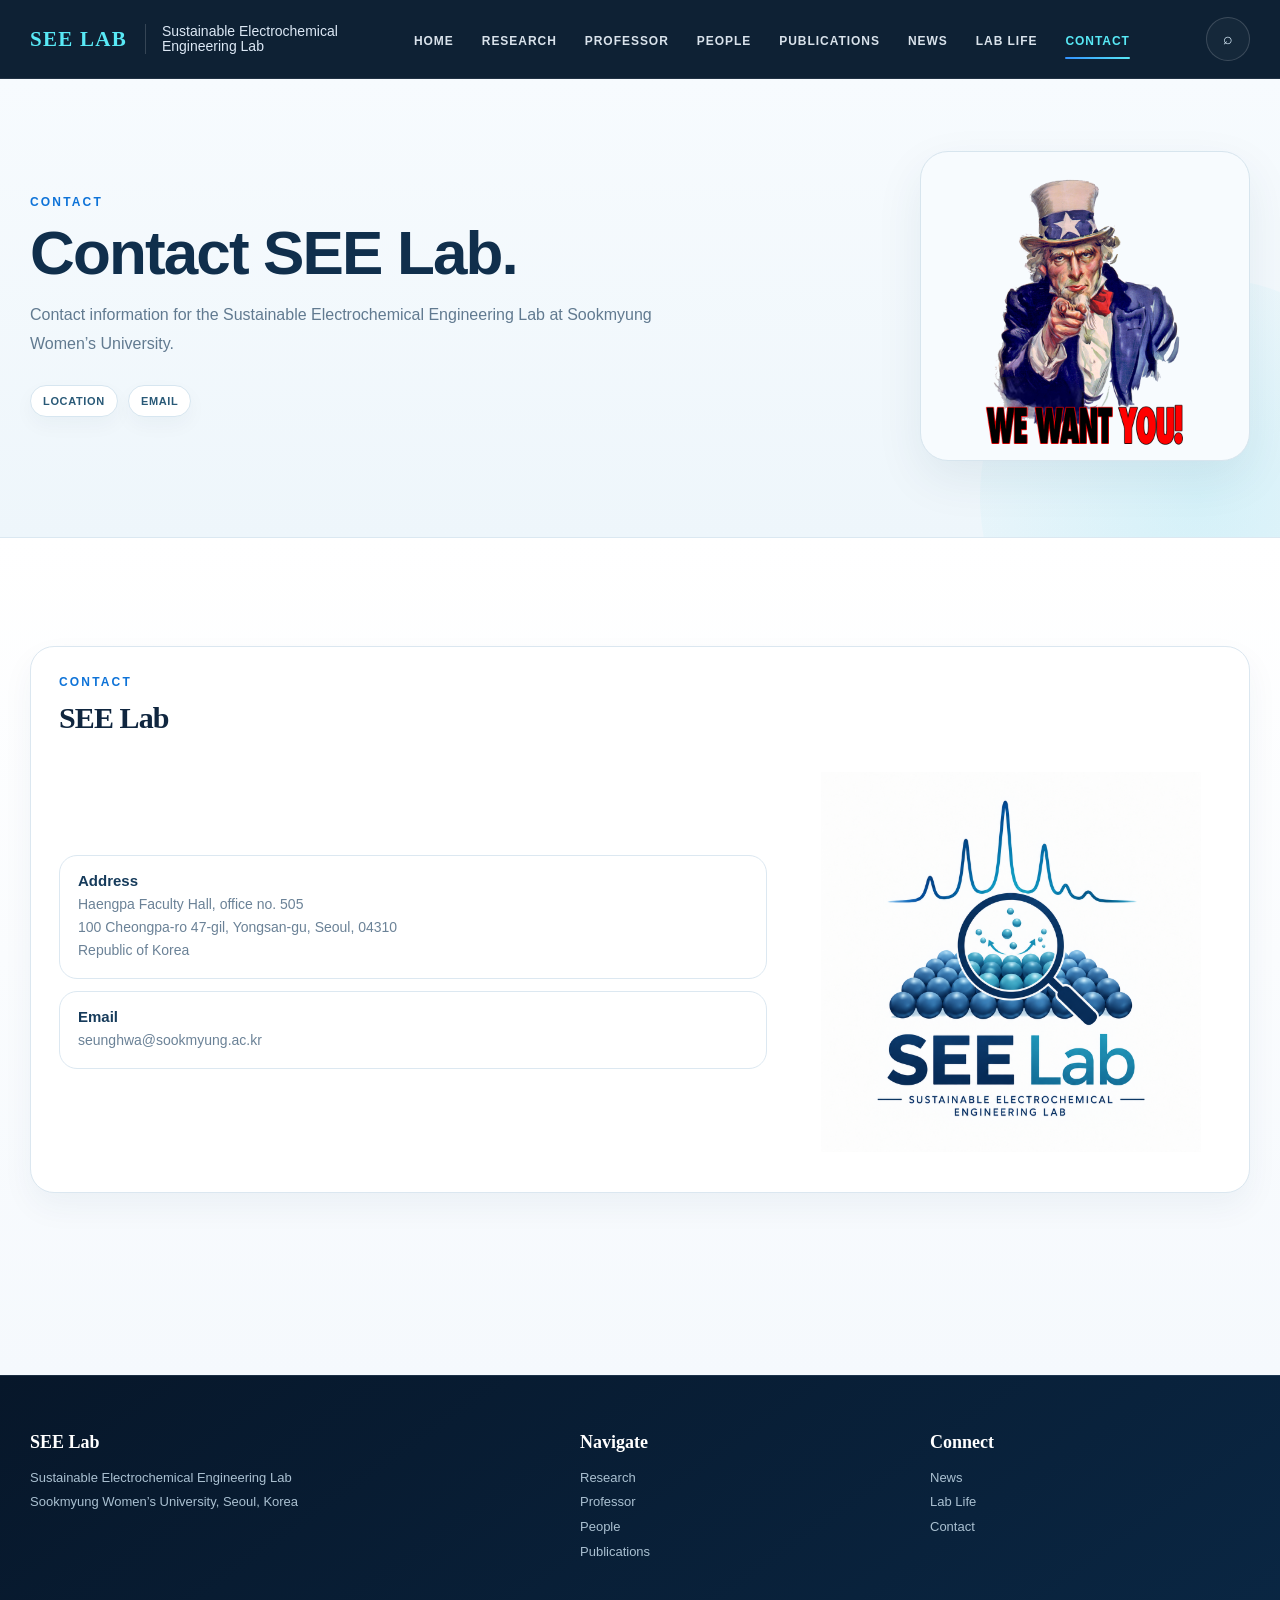
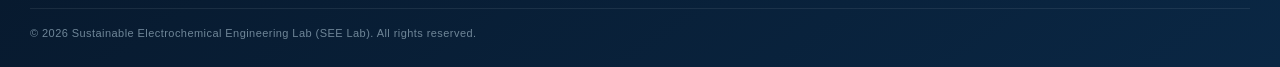
==== contact.html @ 993e090c "Add files via upload" ====
<!doctype html>
<html lang="en">
<head>
  <meta charset="utf-8">
  <meta name="viewport" content="width=device-width, initial-scale=1">

  <title>Contact | SEE Lab</title>
  <meta name="description" content="Contact information for SEE Lab.">

  <link rel="icon" href="assets/favicon.svg" type="image/svg+xml">
  <link rel="stylesheet" href="styles.css">
  <style>
    .sub-hero{
      position:relative;
      overflow:hidden;
      padding:72px 0 76px;
      background:linear-gradient(180deg,#f7fbfe 0%,#eef6fb 100%);
      border-bottom:1px solid #dbe8f1;
    }
    .sub-hero::after{
      content:"";
      position:absolute;
      inset:auto -140px -180px auto;
      width:440px;
      height:440px;
      border-radius:50%;
      background:radial-gradient(circle, rgba(78,214,235,.16), rgba(78,214,235,0));
      pointer-events:none;
    }
    .sub-hero-grid{
      display:grid;
      grid-template-columns:minmax(0,1.15fr) minmax(280px,360px);
      gap:42px;
      align-items:center;
      position:relative;
      z-index:1;
    }
    .sub-hero-copy h1{
      margin:0 0 16px;
      color:#102f4c;
      font-size:clamp(40px,5.4vw,62px);
      line-height:1.04;
      letter-spacing:-.03em;
    }
    .sub-hero-copy p{
      margin:0 0 26px;
      max-width:680px;
      color:#617a90;
      font-size:16px;
      line-height:1.8;
    }
    .sub-hero-badges{
      display:flex;
      flex-wrap:wrap;
      gap:10px;
    }
    .sub-hero-badges span{
      padding:9px 12px;
      border-radius:999px;
      background:#fff;
      border:1px solid #d7e6f0;
      color:#295977;
      font-size:11px;
      font-weight:800;
      letter-spacing:.06em;
      text-transform:uppercase;
      box-shadow:0 8px 20px rgba(16,47,76,.04);
    }
    .sub-hero-visual{
      justify-self:end;
      width:100%;
      max-width:360px;
      overflow:hidden;
      border-radius:28px;
      border:1px solid #d7e5ee;
      background:#fff;
      box-shadow:0 18px 48px rgba(17,60,91,.08);
    }
    .sub-hero-visual img{
      display:block;
      width:100%;
      height:auto;
    }
    .content-wrap{
      padding:30px 0 80px;
    }
    .section-card{
      padding:28px;
      border:1px solid #dbe7f0;
      border-radius:24px;
      background:#fff;
      box-shadow:0 14px 32px rgba(17,60,91,.05);
    }
    .section-card h2{
      margin:0 0 10px;
      color:#14395a;
      font-size:30px;
      line-height:1.16;
      font-family:Georgia,"Times New Roman",serif;
    }
    .section-card .lede{
      margin:0;
      color:#667f94;
      font-size:15px;
      line-height:1.75;
    }
    .grid-3x{
      display:grid;
      grid-template-columns:repeat(3,minmax(0,1fr));
      gap:18px;
      margin-top:24px;
    }
    .grid-2x{
      display:grid;
      grid-template-columns:repeat(2,minmax(0,1fr));
      gap:18px;
      margin-top:24px;
    }
    .info-card{
      padding:22px 20px;
      border:1px solid #dce8f1;
      border-radius:20px;
      background:linear-gradient(180deg,#ffffff,#f9fcfe);
    }
    .info-card small{
      display:block;
      margin-bottom:8px;
      color:#0d72cf;
      font-size:11px;
      font-weight:900;
      letter-spacing:.12em;
      text-transform:uppercase;
    }
    .info-card h3{
      margin:0 0 9px;
      color:#163b5b;
      font-size:22px;
      line-height:1.2;
      font-family:Georgia,"Times New Roman",serif;
    }
    .info-card p,
    .info-card li{
      color:#6a8296;
      font-size:14px;
      line-height:1.68;
    }
    .info-card ul{
      margin:0;
      padding-left:18px;
    }
    .split-panel{
      display:grid;
      grid-template-columns:1.05fr .95fr;
      gap:22px;
      margin-top:24px;
    }
    .soft-panel{
      padding:24px;
      border-radius:22px;
      border:1px solid #dbe8f1;
      background:linear-gradient(145deg,#f7fbfe,#ffffff);
    }
    .soft-panel h3{
      margin:0 0 10px;
      color:#163b5b;
      font-size:22px;
      font-family:Georgia,"Times New Roman",serif;
    }
    .soft-panel p{
      margin:0;
      color:#6a8296;
      font-size:14px;
      line-height:1.72;
    }
    .timeline{
      display:grid;
      gap:14px;
      margin-top:22px;
    }
    .timeline-item{
      display:grid;
      grid-template-columns:110px 1fr;
      gap:16px;
      align-items:start;
      padding:16px 18px;
      border-radius:18px;
      border:1px solid #dce8f1;
      background:#fff;
    }
    .timeline-item .date{
      color:#0d72cf;
      font-size:12px;
      font-weight:900;
      letter-spacing:.1em;
      text-transform:uppercase;
    }
    .timeline-item h4{
      margin:0 0 6px;
      color:#163b5b;
      font-size:18px;
    }
    .timeline-item p{
      margin:0;
      color:#6b8297;
      font-size:14px;
      line-height:1.65;
    }
    .contact-list{
      display:grid;
      gap:12px;
      margin:18px 0 0;
    }
    .contact-item{
      padding:16px 18px;
      border-radius:18px;
      border:1px solid #dce8f1;
      background:#fff;
    }
    .contact-item strong{
      display:block;
      margin-bottom:4px;
      color:#163b5b;
      font-size:15px;
    }
    .contact-item p{
      margin:0;
      color:#6b8297;
      font-size:14px;
      line-height:1.65;
    }
    .cta-band{
      margin-top:26px;
      padding:24px 28px;
      border-radius:24px;
      border:1px solid #dbe8f1;
      background:linear-gradient(90deg,#eef8fd,#ffffff 50%,#eef8fd);
      display:flex;
      justify-content:space-between;
      align-items:center;
      gap:20px;
    }
    .cta-band h3{
      margin:0 0 6px;
      color:#123a5b;
      font-size:24px;
      font-family:Georgia,"Times New Roman",serif;
    }
    .cta-band p{
      margin:0;
      color:#6a8196;
      font-size:14px;
      line-height:1.65;
    }
    .btn-lite{
      display:inline-flex;
      align-items:center;
      justify-content:center;
      padding:12px 18px;
      border-radius:999px;
      border:1px solid #0d72cf;
      background:#0d72cf;
      color:#fff;
      font-weight:800;
      white-space:nowrap;
    }
    @media(max-width:980px){
      .sub-hero-grid,
      .split-panel{
        grid-template-columns:1fr;
      }
      .grid-3x{
        grid-template-columns:1fr;
      }
      .grid-2x{
        grid-template-columns:1fr;
      }
      .timeline-item{
        grid-template-columns:1fr;
      }
      .cta-band{
        flex-direction:column;
        align-items:flex-start;
      }
    }
  
    /* Contact hero image: keep the full artwork visible without cropping */
    .sub-hero-visual{
      background:#f7fbfe;
      display:flex;
      align-items:center;
      justify-content:center;
      padding:20px;
    }

    .sub-hero-visual img{
      width:auto;
      max-width:100%;
      height:auto;
      max-height:300px;
      object-fit:contain;
      object-position:center;
      display:block;
    }

  
    /* Final contact hero layout */
    .sub-hero-grid{
      grid-template-columns:minmax(0,1fr) 330px !important;
      gap:22px !important;
      align-items:center;
    }

    .sub-hero-copy{
      max-width:675px;
    }

    /* Pull the image block left so it sits closer to the text */
    .contact-visual-stack{
      width:330px;
      justify-self:start;
      display:flex;
      flex-direction:column;
      align-items:flex-end;
      gap:14px;
    }

    .contact-visual-stack .sub-hero-visual{
      width:330px !important;
      max-width:330px !important;
      padding:14px !important;
      margin:0 !important;
      justify-self:auto !important;
      background:#f7fbfe;
    }

    .contact-visual-stack .sub-hero-visual img{
      width:auto !important;
      max-width:100% !important;
      height:auto !important;
      max-height:280px !important;
      object-fit:contain !important;
      display:block;
      margin:0 auto;
    }

    /* SEE Lab logo placed directly below, aligned to the lower-right */
    .contact-see-logo{
      width:170px;
      margin-right:6px;
    }

    .contact-see-logo img{
      display:block;
      width:100%;
      height:auto;
      object-fit:contain;
    }

    @media(max-width:980px){
      .sub-hero-grid{
        grid-template-columns:1fr !important;
      }

      .contact-visual-stack{
        width:min(100%,330px);
        justify-self:start;
        align-items:flex-start;
      }

      .contact-visual-stack .sub-hero-visual{
        width:100% !important;
      }

      .contact-see-logo{
        margin-right:0;
      }
    }

    @media(max-width:640px){
      .contact-visual-stack{
        width:min(100%,300px);
      }

      .contact-see-logo{
        width:145px;
      }
    }

  
    /* Lower contact information area with SEE Lab logo on the right */
    .contact-info-logo-row{
      display:grid;
      grid-template-columns:minmax(0,1fr) 420px;
      gap:34px;
      align-items:center;
      margin-top:24px;
    }

    .contact-info-logo-row .contact-list{
      margin-top:0 !important;
    }

    .contact-info-logo{
      display:flex;
      align-items:center;
      justify-content:center;
      padding:12px;
    }

    .contact-info-logo img{
      display:block;
      width:100%;
      max-width:380px;
      height:auto;
      object-fit:contain;
    }

    @media(max-width:820px){
      .contact-info-logo-row{
        grid-template-columns:1fr;
      }

      .contact-info-logo{
        justify-content:flex-start;
        padding-left:0;
      }

      .contact-info-logo img{
        max-width:330px;
      }
    }

  </style>

</head>
<body class="page-light">

<header class="site-header">
  <div class="container nav">
    <div class="brand-wrap">
      <a class="brand" href="index.html">SEE LAB</a>
      <div class="brand-sub">Sustainable Electrochemical<br>Engineering Lab</div>
    </div>
    <button class="menu-toggle" aria-label="Open menu" aria-expanded="false">☰</button>
    <nav class="nav-links">
      <a href="index.html">Home</a>
      <a href="research.html">Research</a>
      <a href="professor.html">Professor</a>
      <a href="people.html">People</a>
      <a href="publications.html">Publications</a>
      <a href="news.html">News</a>
      <a href="lab-life.html">Lab Life</a>
      <a class="active" href="contact.html">Contact</a>
    </nav>
    <div class="search-circle">⌕</div>
  </div>
</header>

<section class="sub-hero">
  <div class="container sub-hero-grid">
    <div class="sub-hero-copy">
      <div class="eyebrow">Contact</div>
      <h1>Contact SEE Lab.</h1>
      <p>
        Contact information for the Sustainable Electrochemical Engineering Lab
        at Sookmyung Women’s University.
      </p>
      <div class="sub-hero-badges">
        <span>Location</span>
        <span>Email</span>
      </div>
    </div>
    <div class="contact-visual-stack">
      <div class="sub-hero-visual">
        <img src="assets/contact-we-want-you.png" alt="We want you">
      </div>
    </div>
  </div>
</section>

<main class="content">
  <div class="container content-wrap">

    <section class="section-card">
      <div class="eyebrow">Contact</div>
      <h2>SEE Lab</h2>

      <div class="contact-info-logo-row">

        <div class="contact-list">

          <div class="contact-item">
            <strong>Address</strong>
            <p>
              Haengpa Faculty Hall, office no. 505<br>
              100 Cheongpa-ro 47-gil, Yongsan-gu, Seoul, 04310<br>
              Republic of Korea
            </p>
          </div>

          <div class="contact-item">
            <strong>Email</strong>
            <p>
              <a href="mailto:seunghwa@sookmyung.ac.kr">seunghwa@sookmyung.ac.kr</a>
            </p>
          </div>

        </div>

        <div class="contact-info-logo">
          <img src="assets/see-lab-full-logo.png" alt="SEE Lab — Sustainable Electrochemical Engineering Lab">
        </div>

      </div>
    </section>

  </div>
</main>

<footer class="footer">
  <div class="container">
    <div class="footer-grid">
      <div>
        <h4>SEE Lab</h4>
        <p>Sustainable Electrochemical Engineering Lab<br>Sookmyung Women’s University, Seoul, Korea</p>
      </div>
      <div>
        <h4>Navigate</h4>
        <p>
          <a href="research.html">Research</a><br>
          <a href="professor.html">Professor</a><br>
          <a href="people.html">People</a><br>
          <a href="publications.html">Publications</a>
        </p>
      </div>
      <div>
        <h4>Connect</h4>
        <p>
          <a href="news.html">News</a><br>
          <a href="lab-life.html">Lab Life</a><br>
          <a href="contact.html">Contact</a>
        </p>
      </div>
    </div>
    <div class="copyright">© 2026 Sustainable Electrochemical Engineering Lab (SEE Lab). All rights reserved.</div>
  </div>
</footer>
<script src="app.js"></script>
</body>
</html>
---- styles.css ----
:root{
  --navy-980:#020b16;
  --navy-960:#03101d;
  --navy-940:#051525;
  --navy-920:#071a2f;
  --navy-900:#0a223c;
  --navy-850:#0f3157;
  --navy-800:#134577;
  --blue-500:#3292ff;
  --blue-400:#65b6ff;
  --cyan:#58e9f6;
  --cyan-soft:#c5f8fb;
  --white:#f8fcff;
  --text:#d6e4f2;
  --muted:#9cb4ca;
  --line:rgba(255,255,255,.12);
  --line-soft:rgba(255,255,255,.08);
  --glass:rgba(255,255,255,.04);
  --card:rgba(255,255,255,.04);
  --card-strong:rgba(255,255,255,.055);
  --shadow:0 20px 60px rgba(0,7,16,.28);
  --shadow-soft:0 14px 40px rgba(0,7,16,.18);
  --serif: Georgia, 'Times New Roman', serif;
  --sans: Inter, ui-sans-serif, -apple-system, BlinkMacSystemFont, 'Segoe UI', Arial, sans-serif;
  --max: 1220px;
}
*{box-sizing:border-box}
html{scroll-behavior:smooth}
body{margin:0;font-family:var(--sans);background:linear-gradient(180deg,var(--navy-960),var(--navy-980));color:var(--white);-webkit-font-smoothing:antialiased}
a{text-decoration:none;color:inherit}
img{max-width:100%;display:block}
button,input,textarea{font:inherit}
.container{width:min(var(--max),calc(100% - 48px));margin-inline:auto}

/* header */
.site-header{position:sticky;top:0;z-index:1000;background:rgba(2,11,22,.72);backdrop-filter:blur(16px);border-bottom:1px solid var(--line-soft)}
.nav{height:78px;display:flex;align-items:center;justify-content:space-between;gap:24px}
.brand-wrap{display:flex;align-items:center;gap:18px}
.brand{font-family:var(--serif);font-size:21px;font-weight:700;letter-spacing:.06em;color:var(--cyan)}
.brand-sub{padding-left:16px;border-left:1px solid rgba(255,255,255,.16);font-size:14px;line-height:1.1;color:#dce8f5}
.nav-links{display:flex;align-items:center;gap:28px;font-size:12px;font-weight:800;letter-spacing:.08em;text-transform:uppercase}
.nav-links a{padding:31px 0 27px;color:#eaf3fb;position:relative;opacity:.92}
.nav-links a:hover,.nav-links a.active{color:var(--cyan);opacity:1}
.nav-links a::after{content:'';position:absolute;left:0;right:0;bottom:16px;height:2px;border-radius:999px;background:linear-gradient(90deg,var(--blue-500),var(--cyan));transform:scaleX(0);transform-origin:center;transition:transform .2s ease}
.nav-links a:hover::after,.nav-links a.active::after{transform:scaleX(1)}
.search-circle{width:44px;height:44px;border-radius:50%;display:grid;place-items:center;border:1px solid rgba(255,255,255,.16);background:rgba(255,255,255,.03);color:#ddf1ff}
.menu-toggle{display:none;width:42px;height:42px;border-radius:10px;border:1px solid rgba(255,255,255,.16);background:transparent;color:#fff;font-size:20px}

/* home hero */
.hero{position:relative;overflow:hidden;isolation:isolate;background:#04101d}
.hero::before{content:'';position:absolute;inset:0;background:linear-gradient(90deg,rgba(2,10,20,.93) 0%,rgba(3,14,28,.82) 33%,rgba(3,16,31,.42) 62%,rgba(3,16,31,.18) 100%), url('assets/hero-catalyst-navy.png') center right/cover no-repeat;z-index:-2}
.hero::after{content:'';position:absolute;inset:0;background:radial-gradient(circle at 16% 24%, rgba(75,205,255,.10), transparent 20%), radial-gradient(circle at 86% 18%, rgba(78,132,255,.20), transparent 28%), linear-gradient(180deg, transparent 70%, rgba(2,9,18,.54) 100%);z-index:-1}
.hero-inner{min-height:740px;display:grid;align-items:center;padding:54px 0 0}
.hero-content{max-width:590px;padding:70px 0 88px}
.hero h1{font-family:var(--serif);font-size:clamp(56px,6vw,80px);line-height:1.01;letter-spacing:-.04em;margin:0;color:#fff}
.hero h1 span{display:block;color:var(--cyan);margin-top:6px}
.hero-lab{font-family:var(--serif);font-size:23px;font-weight:700;margin:24px 0 2px;color:#fff}
.hero-uni{margin:0;color:#bed1e4;font-size:15px}
.hero-divider{width:70px;height:3px;border-radius:999px;background:linear-gradient(90deg,var(--cyan),rgba(88,233,246,0));margin:28px 0 24px}
.hero-summary{font-size:19px;line-height:1.7;color:#e2edf7;max-width:540px;margin:0 0 32px}
.cta-row{display:flex;gap:14px;flex-wrap:wrap}
.btn{display:inline-flex;align-items:center;justify-content:center;gap:10px;min-width:184px;height:54px;padding:0 22px;border-radius:999px;font-size:12px;font-weight:800;letter-spacing:.08em;text-transform:uppercase;transition:.2s ease}
.btn.primary{background:linear-gradient(90deg,#24d5e4,#58e9f6);color:#082238;box-shadow:0 16px 34px rgba(53,217,235,.22)}
.btn.primary:hover{transform:translateY(-1px)}
.btn.ghost{border:1px solid rgba(255,255,255,.5);background:rgba(255,255,255,.02);color:#fff}
.btn.ghost:hover{background:rgba(255,255,255,.06)}

.hero-metrics{display:grid;grid-template-columns:repeat(4,1fr);border-top:1px solid var(--line);background:linear-gradient(180deg,rgba(3,13,26,.18),rgba(3,13,26,.42));backdrop-filter:blur(7px)}
.metric{padding:28px 20px 30px;border-right:1px solid var(--line-soft)}
.metric:last-child{border-right:0}
.metric small{display:block;font-size:11px;letter-spacing:.12em;text-transform:uppercase;color:#d8edf9;margin-bottom:8px}
.metric strong{display:block;font-family:var(--serif);font-size:24px;line-height:1.1;color:var(--cyan-soft);margin-bottom:8px}
.metric span{display:block;font-size:13px;line-height:1.6;color:#adc1d4}

/* generic section */
.section{padding:86px 0;background:linear-gradient(180deg,var(--navy-960),var(--navy-980))}
.section.alt{background:linear-gradient(180deg,#071426,#08172c)}
.eyebrow{font-size:12px;font-weight:800;letter-spacing:.18em;text-transform:uppercase;color:var(--cyan);margin-bottom:12px}
.section h2,.content h2{font-family:var(--serif);font-size:clamp(36px,4vw,56px);line-height:1.1;letter-spacing:-.03em;margin:0 0 16px;color:#fff}
.lede,.section p{font-size:17px;line-height:1.78;color:#b6cadc;margin:0}
.section-top{display:grid;grid-template-columns:1.12fr .88fr auto;gap:30px;align-items:start;margin-bottom:36px}
.learn-more{white-space:nowrap;color:var(--cyan);font-size:14px;font-weight:800;letter-spacing:.08em;text-transform:uppercase;padding-top:30px}
.learn-more:hover{color:#fff}

.pillars{display:grid;grid-template-columns:repeat(4,1fr);border-top:1px solid var(--line-soft);border-bottom:1px solid var(--line-soft)}
.pillar{padding:30px 22px 26px;border-right:1px solid var(--line-soft)}
.pillar:last-child{border-right:0}
.pillar-icon{width:54px;height:54px;border-radius:16px;display:grid;place-items:center;margin-bottom:18px;border:1px solid rgba(88,233,246,.28);background:rgba(255,255,255,.02);font-size:24px;color:var(--cyan)}
.pillar h3{font-family:var(--serif);font-size:26px;line-height:1.18;margin:0 0 10px;color:#fff}
.pillar p{font-size:15px;line-height:1.68;color:#abc0d2}

.grid-3{display:grid;grid-template-columns:repeat(3,1fr);gap:22px}
.grid-2{display:grid;grid-template-columns:repeat(2,1fr);gap:22px}
.card{background:linear-gradient(180deg,var(--card),rgba(255,255,255,.02));border:1px solid var(--line-soft);border-radius:22px;padding:28px;box-shadow:var(--shadow-soft);backdrop-filter:blur(7px)}
.card h3{font-family:var(--serif);font-size:26px;line-height:1.22;color:#fff;margin:16px 0 10px}
.card p{font-size:15px;line-height:1.72;color:#b5c8d8;margin:0}
.icon{width:52px;height:52px;border-radius:16px;display:grid;place-items:center;font-size:15px;font-weight:800;letter-spacing:.05em;color:#021727;background:linear-gradient(135deg,var(--cyan),var(--blue-400));box-shadow:0 12px 28px rgba(72,190,255,.18)}

.split{display:grid;grid-template-columns:1.05fr .95fr;gap:52px;align-items:center}
.visual-panel{min-height:420px;border-radius:28px;background:linear-gradient(90deg,rgba(2,11,22,.58),rgba(2,11,22,.24)), url('assets/hero-catalyst-navy.png') 68% center/cover no-repeat;border:1px solid var(--line-soft);box-shadow:var(--shadow);position:relative;overflow:hidden}
.visual-panel::after{content:'OPERANDO • CATALYSIS • INTERFACE';position:absolute;left:20px;bottom:18px;font-size:11px;font-weight:800;letter-spacing:.16em;color:#d9eef7;background:rgba(2,11,22,.52);padding:10px 12px;border-radius:10px;border:1px solid var(--line-soft)}
.feature-list{display:grid;gap:14px;margin-top:28px}
.feature-item{display:grid;grid-template-columns:40px 1fr;gap:14px;align-items:start}
.check{width:34px;height:34px;border-radius:10px;display:grid;place-items:center;background:rgba(88,233,246,.12);border:1px solid rgba(88,233,246,.24);color:var(--cyan);font-weight:900}
.feature-item b{color:#fff;font-size:16px}
.feature-item p{font-size:14px;color:#a9bfd1;margin:4px 0 0}

/* page hero */
.page-hero{position:relative;overflow:hidden;isolation:isolate;background:#04111f;padding:102px 0 84px}
.page-hero::before{content:'';position:absolute;inset:0;background:linear-gradient(90deg,rgba(2,10,20,.92) 0%,rgba(3,14,28,.68) 42%,rgba(3,16,31,.54) 100%), url('assets/hero-catalyst-navy.png') center right/cover no-repeat;filter:saturate(1.02) brightness(.92);z-index:-2}
.page-hero::after{content:'';position:absolute;inset:0;background:linear-gradient(180deg,rgba(0,0,0,0) 64%,rgba(3,12,22,.36) 100%), radial-gradient(circle at 84% 20%, rgba(82,173,255,.16), transparent 28%);z-index:-1}
.page-hero h1{font-family:var(--serif);font-size:clamp(42px,5vw,64px);line-height:1.08;letter-spacing:-.035em;margin:8px 0 14px;color:#fff;max-width:840px}
.page-hero p{font-size:18px;line-height:1.72;color:#c0d3e4;max-width:780px;margin:0}
.content{padding:82px 0 108px;background:linear-gradient(180deg,var(--navy-960),var(--navy-980))}

/* people */
.person{display:grid;grid-template-columns:150px 1fr;gap:28px;align-items:center}
.avatar{width:150px;height:150px;border-radius:24px;display:grid;place-items:center;font-family:var(--serif);font-size:46px;font-weight:700;color:#fff;background:linear-gradient(145deg,#123a67,#1c70d2 56%,#5ce7f5);box-shadow:0 18px 40px rgba(18,104,210,.24)}
.meta{font-size:13px;font-weight:700;letter-spacing:.03em;color:#93bad9;text-transform:none}
.person h2{margin:0 0 6px;font-size:40px}

/* publication/news */
.pub-list,.news-list{display:grid;gap:16px;margin-top:28px}
.pub,.news-item{background:linear-gradient(180deg,var(--card),rgba(255,255,255,.02));border:1px solid var(--line-soft);border-radius:18px;padding:24px;box-shadow:var(--shadow-soft)}
.pub .journal,.news-date{font-size:11px;letter-spacing:.14em;text-transform:uppercase;font-weight:800;color:var(--cyan)}
.pub h3,.news-item h3,.news-item b{font-family:var(--serif);font-size:24px;line-height:1.25;color:#fff;margin:8px 0 6px}
.pub p,.news-item p{margin:0;color:#b5cadb;font-size:14px;line-height:1.7}

/* gallery */
.gallery{display:grid;grid-template-columns:repeat(3,1fr);gap:18px;margin-top:30px}
.tile{aspect-ratio:4/3;border-radius:20px;padding:18px;display:flex;align-items:flex-end;position:relative;overflow:hidden;background:linear-gradient(145deg,#0e2947,#123a67);border:1px solid var(--line-soft);box-shadow:var(--shadow-soft)}
.tile::before{content:'';position:absolute;inset:0;background:linear-gradient(180deg,rgba(255,255,255,.03),rgba(255,255,255,0)), radial-gradient(circle at 80% 20%, rgba(88,233,246,.18), transparent 24%), radial-gradient(circle at 20% 80%, rgba(46,130,255,.22), transparent 28%) }
.tile::after{content:'';position:absolute;inset:auto -30px -30px auto;width:180px;height:180px;border-radius:50%;background:radial-gradient(circle,rgba(88,233,246,.24),rgba(88,233,246,0) 68%)}
.tile span{position:relative;z-index:1;font-size:13px;font-weight:800;letter-spacing:.03em;color:#fff;background:rgba(3,14,28,.56);padding:9px 12px;border-radius:10px;border:1px solid var(--line-soft)}

/* contact */
.contact-grid{display:grid;grid-template-columns:1fr 1fr;gap:22px;margin-top:28px}
.contact-card{background:linear-gradient(180deg,var(--card-strong),rgba(255,255,255,.02));border:1px solid var(--line-soft);border-radius:20px;padding:28px;box-shadow:var(--shadow-soft)}
.contact-card h3{font-family:var(--serif);font-size:28px;margin:8px 0 12px;color:#fff}
.contact-card p{font-size:15px;line-height:1.8;color:#b4c8da}
.note{margin-top:18px;padding:16px 18px;border-radius:14px;border:1px solid rgba(88,233,246,.18);background:rgba(88,233,246,.06);font-size:13px;line-height:1.7;color:#c7e7f2}

/* footer */
.footer{padding:56px 0 28px;background:#020c17;border-top:1px solid var(--line-soft)}
.footer-grid{display:grid;grid-template-columns:1.3fr .8fr .8fr;gap:30px}
.footer h4{font-family:var(--serif);font-size:18px;margin:0 0 12px;color:#fff}
.footer p,.footer a{font-size:13px;line-height:1.9;color:#8fa8bc}
.footer a:hover{color:#d7effb}
.copyright{border-top:1px solid var(--line-soft);margin-top:30px;padding-top:18px;color:#6f8698;font-size:11px;letter-spacing:.04em}

.reveal{opacity:0;transform:translateY(14px);transition:opacity .55s ease, transform .55s ease}
.reveal.visible{opacity:1;transform:none}

@media(max-width:1060px){
  .nav-links{gap:18px}
  .hero-content{max-width:540px}
  .hero-metrics,.pillars,.grid-3,.gallery{grid-template-columns:repeat(2,1fr)}
  .section-top{grid-template-columns:1fr}
  .learn-more{padding-top:0}
  .split{grid-template-columns:1fr}
  .contact-grid{grid-template-columns:1fr}
}
@media(max-width:860px){
  .menu-toggle{display:grid;place-items:center}
  .nav-links{display:none;position:absolute;left:0;right:0;top:78px;background:rgba(2,11,22,.98);padding:14px 24px 18px;border-top:1px solid var(--line-soft);flex-direction:column;align-items:flex-start;gap:0}
  .nav-links.open{display:flex}
  .nav-links a{padding:13px 0;width:100%}
  .nav-links a::after{left:0;right:auto;width:48px;bottom:6px}
  .search-circle{display:none}
  .brand-sub{display:none}
  .hero::before{background:linear-gradient(180deg,rgba(2,10,20,.90) 0%,rgba(3,14,28,.70) 42%,rgba(3,16,31,.58) 100%), url('assets/hero-catalyst-navy.png') 72% center/cover no-repeat}
  .hero-inner{min-height:auto}
  .page-hero{padding:84px 0 68px}
  .footer-grid{grid-template-columns:1fr 1fr}
}
@media(max-width:640px){
  .container{width:min(var(--max),calc(100% - 28px))}
  .nav{height:70px}
  .nav-links{top:70px}
  .hero h1{font-size:46px}
  .hero-summary{font-size:16px}
  .hero-metrics,.pillars,.grid-3,.grid-2,.gallery{grid-template-columns:1fr}
  .metric,.pillar{border-right:0;border-bottom:1px solid var(--line-soft)}
  .metric:last-child,.pillar:last-child{border-bottom:0}
  .section,.content{padding:68px 0}
  .page-hero h1{font-size:42px}
  .person{grid-template-columns:1fr}
  .avatar{width:112px;height:112px;font-size:34px}
  .footer-grid{grid-template-columns:1fr}
}

/* ============================================================
   LIGHT INNER PAGES — keep index dark, brighten all subpages
   ============================================================ */
.page-light{
  background:#f6f9fc;
  color:#10263f;
}
.page-light .site-header{
  background:rgba(5,24,44,.96);
  border-bottom:1px solid rgba(255,255,255,.08);
}
.page-light .page-hero{
  padding:92px 0 74px;
  background:linear-gradient(135deg,#071a2f 0%,#0b3154 52%,#0f4d7e 100%);
}
.page-light .page-hero::before{
  background:
    linear-gradient(90deg,rgba(3,14,28,.88) 0%,rgba(5,30,54,.62) 44%,rgba(5,34,61,.52) 100%),
    url('assets/hero-catalyst-navy.png') center right/cover no-repeat;
  filter:saturate(.92) brightness(.80);
}
.page-light .page-hero::after{
  background:
    linear-gradient(180deg,rgba(255,255,255,0) 65%,rgba(3,14,28,.18) 100%),
    radial-gradient(circle at 86% 18%,rgba(85,184,255,.14),transparent 28%);
}
.page-light .page-hero h1{color:#fff}
.page-light .page-hero p{color:#d8e6f2}
.page-light .eyebrow{color:#0e73d8}
.page-light .page-hero .eyebrow{color:#6fe4f2}

.page-light .content{
  padding:78px 0 102px;
  background:linear-gradient(180deg,#ffffff 0%,#f5f9fd 100%);
}
.page-light .section{
  background:#fff;
  color:#10263f;
}
.page-light .section.alt{
  background:linear-gradient(180deg,#f3f8fc 0%,#edf5fb 100%);
}
.page-light .section h2,
.page-light .content h2{
  color:#10263f;
}
.page-light .lede,
.page-light .section p{
  color:#526d86;
}

.page-light .card,
.page-light .pub,
.page-light .news-item,
.page-light .contact-card{
  background:#fff;
  border:1px solid #dbe7f1;
  box-shadow:0 14px 38px rgba(17,60,96,.08);
  color:#10263f;
}
.page-light .card h3,
.page-light .pub h3,
.page-light .news-item h3,
.page-light .news-item b,
.page-light .contact-card h3{
  color:#10263f;
}
.page-light .card p,
.page-light .pub p,
.page-light .news-item p,
.page-light .contact-card p{
  color:#5a738a;
}
.page-light .icon{
  background:linear-gradient(135deg,#d8f6fb,#dbeaff 55%,#b8d8ff);
  color:#0b5db7;
  box-shadow:none;
  border:1px solid #c7dff3;
}
.page-light .meta{color:#426887}

.page-light .split{
  color:#10263f;
}
.page-light .visual-panel{
  min-height:390px;
  border:1px solid #cbddea;
  box-shadow:0 18px 44px rgba(13,54,88,.14);
}
.page-light .feature-item b{color:#173652}
.page-light .feature-item p{color:#60798e}
.page-light .check{
  background:#e9f7fb;
  border:1px solid #cde8f0;
  color:#0873bf;
}

.page-light .pub-list,
.page-light .news-list{
  gap:14px;
}
.page-light .pub{
  border-left:4px solid #1f7ed6;
}
.page-light .pub .journal,
.page-light .news-date{
  color:#0f71ca;
}

.page-light .gallery .tile{
  background:linear-gradient(145deg,#eaf4fb,#dcebf7);
  border:1px solid #cbddea;
  box-shadow:0 12px 30px rgba(16,60,96,.09);
}
.page-light .gallery .tile::before{
  background:
    linear-gradient(180deg,rgba(255,255,255,.16),rgba(255,255,255,0)),
    radial-gradient(circle at 80% 20%,rgba(50,146,255,.20),transparent 26%),
    radial-gradient(circle at 18% 82%,rgba(88,233,246,.22),transparent 30%);
}
.page-light .tile span{
  background:rgba(9,43,74,.82);
  color:#fff;
  border-color:rgba(255,255,255,.18);
}

.page-light .note{
  background:#eff8fc;
  border:1px solid #cfe7f0;
  color:#40647f;
}

.page-light .footer{
  background:linear-gradient(145deg,#07172a,#0a2744);
  border-top:1px solid rgba(255,255,255,.08);
}
.page-light .footer p,
.page-light .footer a{color:#aac0d1}
.page-light .footer a:hover{color:#fff}

@media(max-width:860px){
  .page-light .page-hero{padding:74px 0 60px}
}


/* ============================================================
   PROFESSOR PAGE
   ============================================================ */
.professor-content{padding-top:72px}
.professor-profile{display:grid;grid-template-columns:340px 1fr;gap:54px;align-items:center;margin-bottom:92px}
.professor-photo-placeholder{height:430px;border-radius:28px;background:linear-gradient(145deg,#0b2a49,#125a99 60%,#52dceb);position:relative;overflow:hidden;display:flex;flex-direction:column;align-items:center;justify-content:center;box-shadow:0 24px 58px rgba(17,65,103,.18);border:1px solid #c7dce9}
.professor-photo-placeholder::before{content:'';position:absolute;inset:0;background:radial-gradient(circle at 70% 20%,rgba(255,255,255,.18),transparent 22%),linear-gradient(180deg,transparent 55%,rgba(3,24,43,.32));}
.professor-photo-placeholder span{position:relative;font-family:var(--serif);font-size:78px;line-height:1;color:#fff;font-weight:700;letter-spacing:-.05em}
.professor-photo-placeholder small{position:relative;margin-top:18px;font-size:10px;font-weight:800;letter-spacing:.18em;color:#dff7fb}
.professor-intro h2{font-size:56px;margin:0 0 8px;color:#10263f}
.professor-title{font-family:var(--serif);font-size:20px!important;line-height:1.5!important;color:#285274!important;margin-bottom:24px!important}
.professor-bio{font-size:17px!important;line-height:1.82!important;color:#526d86!important;max-width:770px}
.professor-links{display:flex;flex-wrap:wrap;gap:10px;margin-top:28px}
.profile-button{display:inline-flex;align-items:center;justify-content:center;min-height:44px;padding:0 18px;border-radius:999px;background:#0c69bd;color:#fff;font-size:12px;font-weight:800;letter-spacing:.06em;text-transform:uppercase;border:1px solid #0c69bd}
.profile-button:hover{background:#09589f}
.muted-button{background:#fff;color:#315b7b;border-color:#c9dce9;cursor:default}
.professor-block{padding:74px 0 82px;border-top:1px solid #dce8f1}
.professor-focus-grid{display:grid;grid-template-columns:repeat(4,1fr);gap:18px;margin-top:32px}
.focus-card{background:#fff;border:1px solid #dbe7f1;border-radius:20px;padding:26px;box-shadow:0 12px 32px rgba(17,60,96,.06)}
.focus-card span{font-family:var(--serif);font-size:27px;color:#0f72cb}
.focus-card h3{font-family:var(--serif);font-size:23px;line-height:1.25;color:#10263f;margin:12px 0 10px}
.focus-card p{font-size:14px;line-height:1.68;color:#60788d;margin:0}
.professor-two-col{display:grid;grid-template-columns:1.15fr .85fr;gap:22px;padding-bottom:10px}
.professor-info-card{background:linear-gradient(180deg,#fff,#f7fbfe);border:1px solid #dbe7f1;border-radius:22px;padding:30px;box-shadow:0 12px 32px rgba(17,60,96,.06)}
.timeline{display:grid;gap:0;margin-top:14px}
.timeline-item{padding:17px 0 17px 20px;border-left:2px solid #b7d8ec;position:relative}
.timeline-item::before{content:'';position:absolute;left:-6px;top:24px;width:10px;height:10px;border-radius:50%;background:#1a7fd6;box-shadow:0 0 0 4px #e8f4fb}
.timeline-item strong{display:block;font-family:var(--serif);font-size:18px;color:#173953;margin-bottom:3px}
.timeline-item span{display:block;font-size:13px;color:#648096}
.professor-info-card blockquote{font-family:var(--serif);font-size:30px;line-height:1.3;color:#123d61;margin:18px 0 20px;padding-left:22px;border-left:3px solid #39bfd8}
.professor-info-card p{font-size:15px!important;line-height:1.75!important;color:#5a748a!important}

@media(max-width:1000px){
  .professor-profile{grid-template-columns:280px 1fr;gap:38px}
  .professor-photo-placeholder{height:360px}
  .professor-focus-grid{grid-template-columns:repeat(2,1fr)}
}
@media(max-width:720px){
  .professor-profile{grid-template-columns:1fr;gap:28px;margin-bottom:60px}
  .professor-photo-placeholder{width:min(100%,360px);height:420px}
  .professor-intro h2{font-size:44px}
  .professor-focus-grid,.professor-two-col{grid-template-columns:1fr}
}
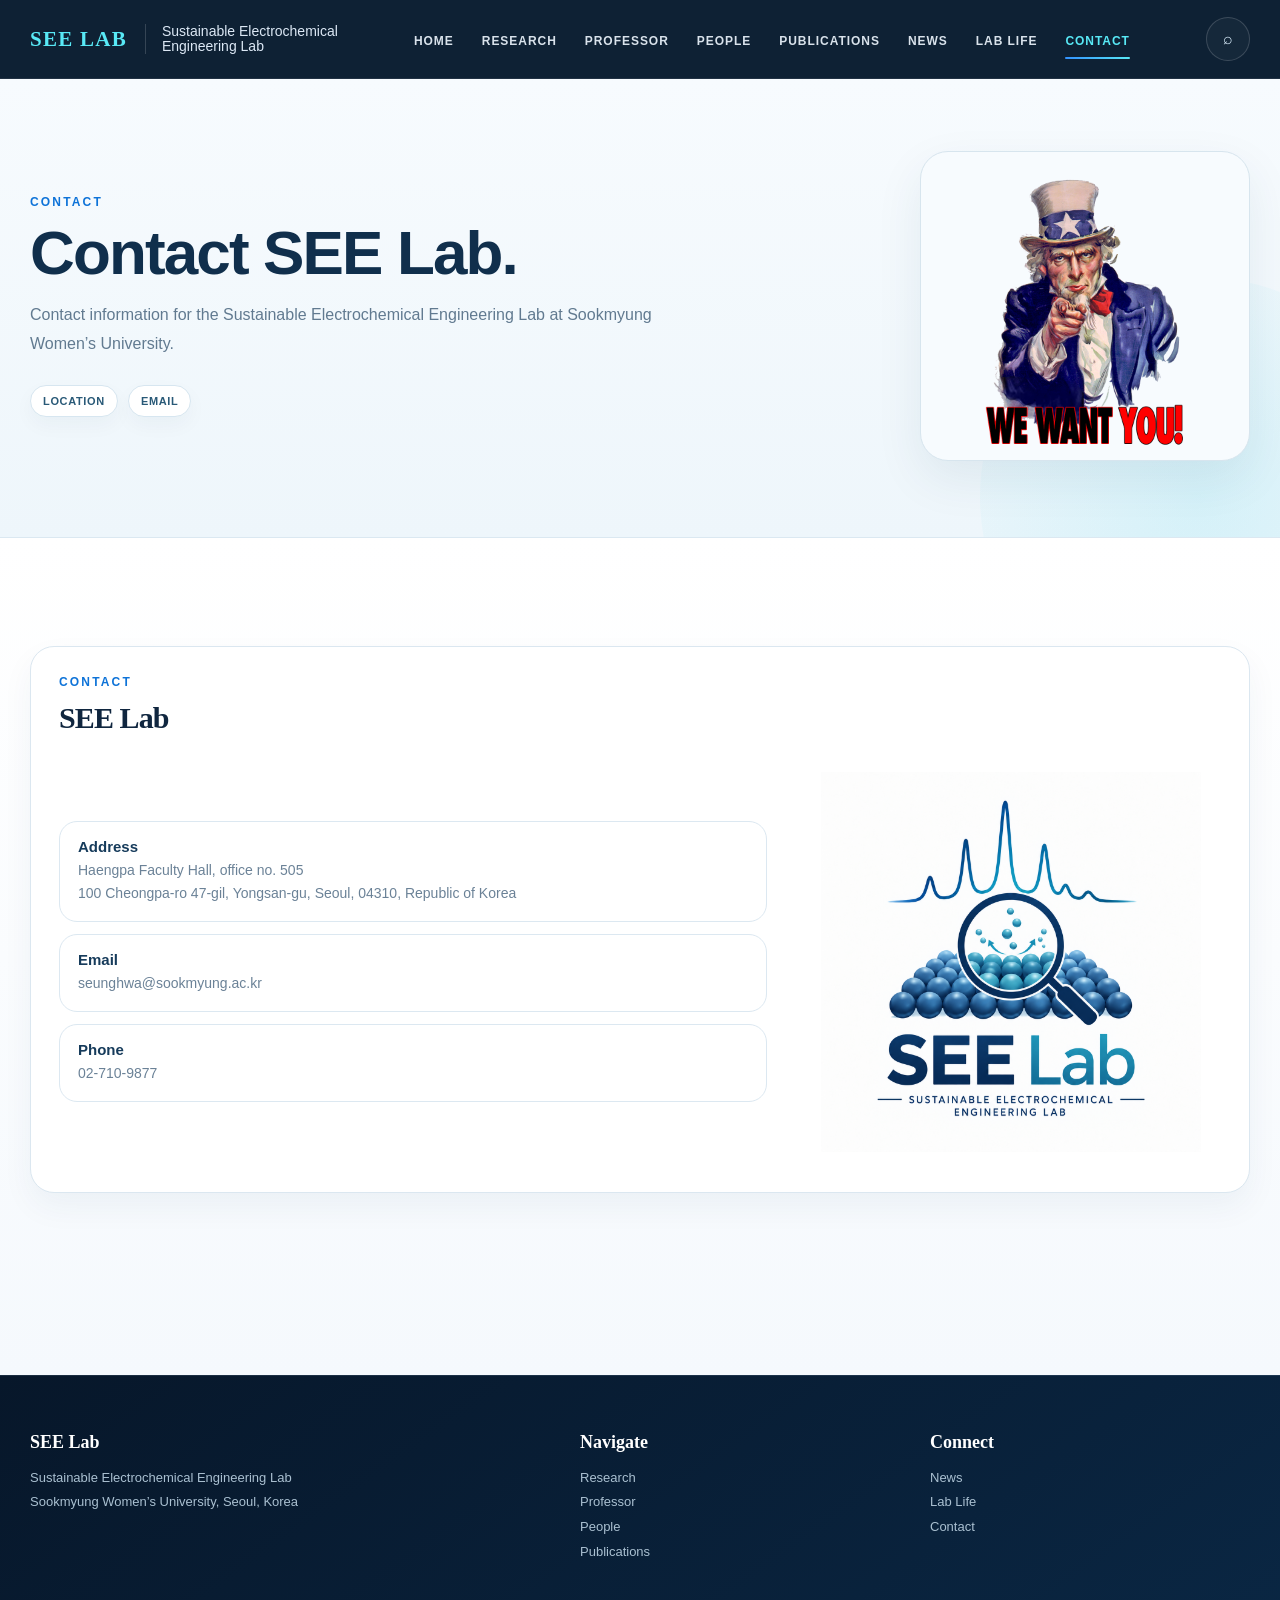
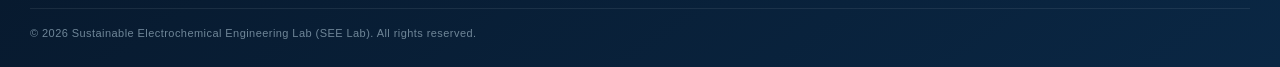
==== commit a528faa8: "Update contact.html" ====
--- a/contact.html
+++ b/contact.html
@@ -493,8 +493,7 @@
             <strong>Address</strong>
             <p>
               Haengpa Faculty Hall, office no. 505<br>
-              100 Cheongpa-ro 47-gil, Yongsan-gu, Seoul, 04310<br>
-              Republic of Korea
+              100 Cheongpa-ro 47-gil, Yongsan-gu, Seoul, 04310, Republic of Korea
             </p>
           </div>
 
@@ -504,7 +503,13 @@
               <a href="mailto:seunghwa@sookmyung.ac.kr">seunghwa@sookmyung.ac.kr</a>
             </p>
           </div>
-
+          
+          <div class="contact-item">
+            <strong>Phone</strong>
+            <p>
+              <a href="phoneto:02-710-9877">02-710-9877</a>
+            </p>
+          </div>
         </div>
 
         <div class="contact-info-logo">
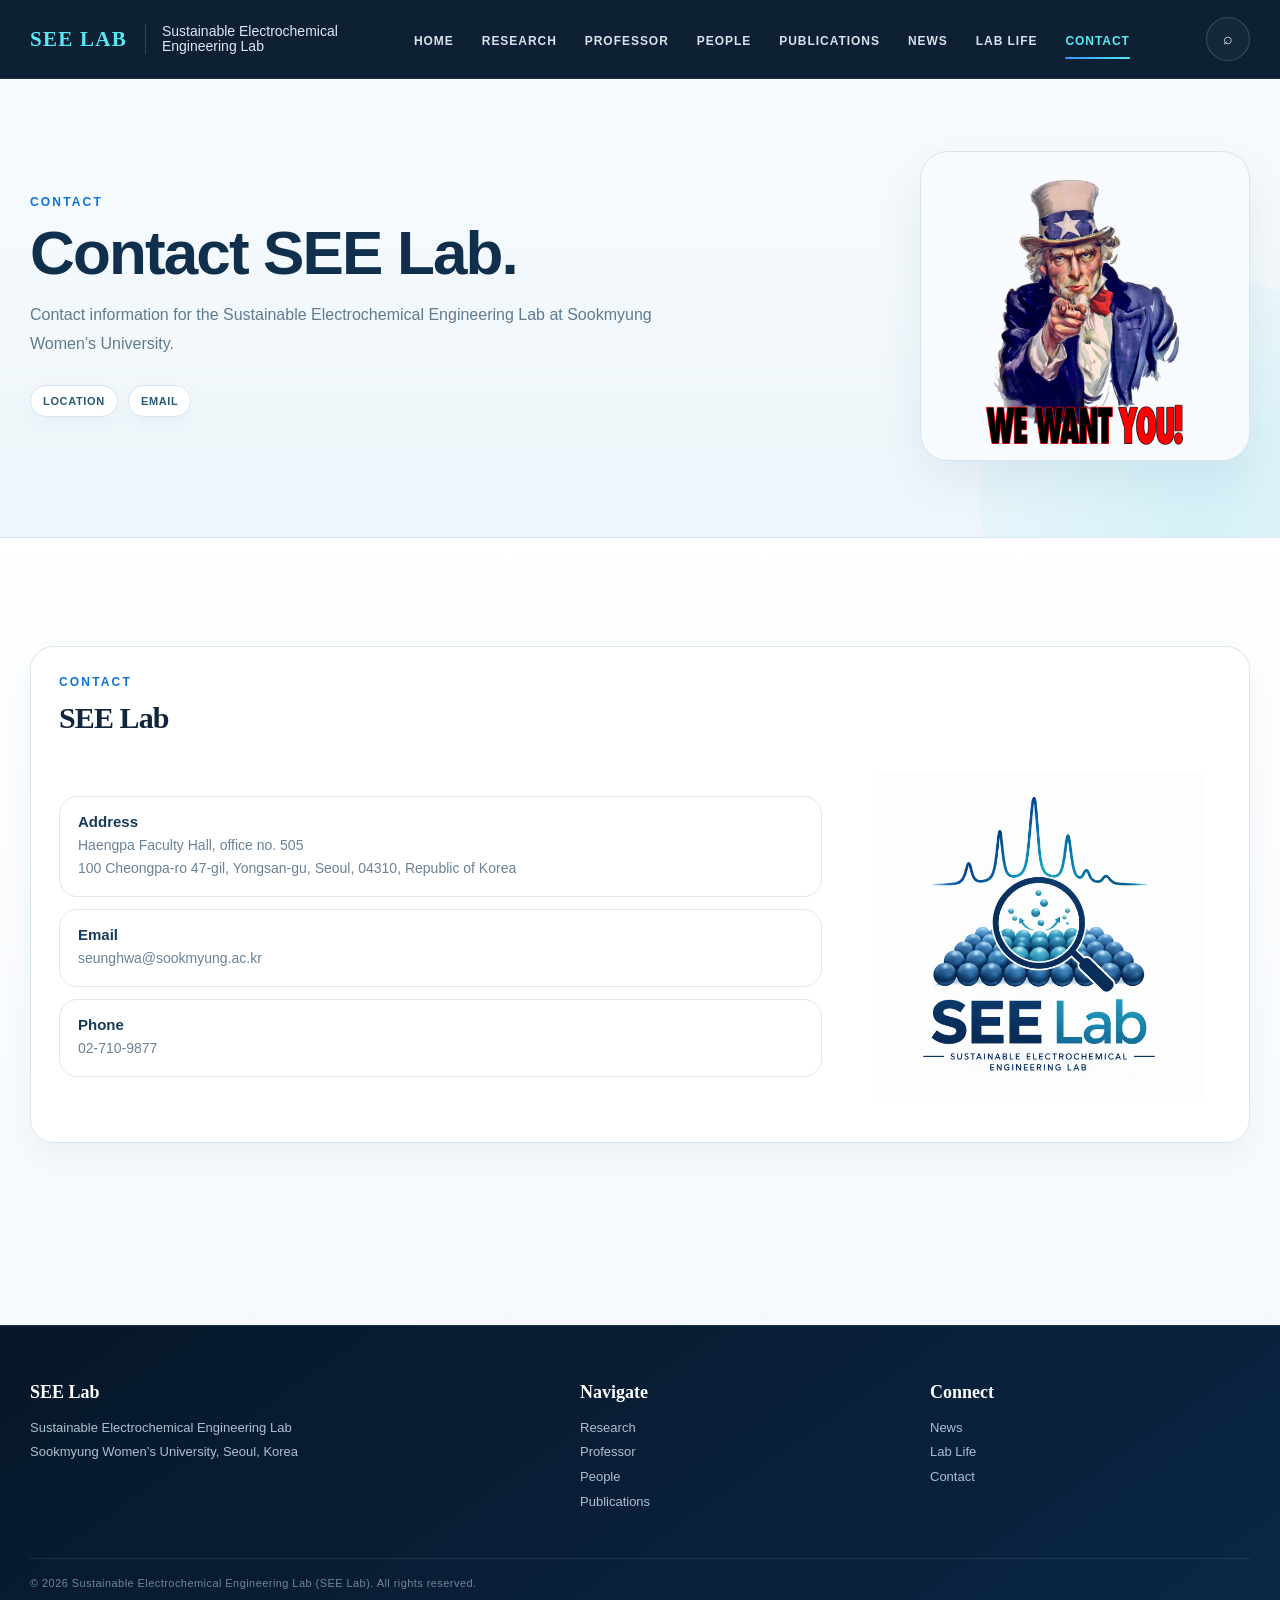
==== commit c418b725: "Add files via upload" ====
--- a/contact.html
+++ b/contact.html
@@ -390,7 +390,7 @@
     /* Lower contact information area with SEE Lab logo on the right */
     .contact-info-logo-row{
       display:grid;
-      grid-template-columns:minmax(0,1fr) 420px;
+      grid-template-columns:minmax(0,1fr) 365px;
       gap:34px;
       align-items:center;
       margin-top:24px;
@@ -410,7 +410,7 @@
     .contact-info-logo img{
       display:block;
       width:100%;
-      max-width:380px;
+      max-width:330px;
       height:auto;
       object-fit:contain;
     }
@@ -426,7 +426,7 @@
       }
 
       .contact-info-logo img{
-        max-width:330px;
+        max-width:290px;
       }
     }
 
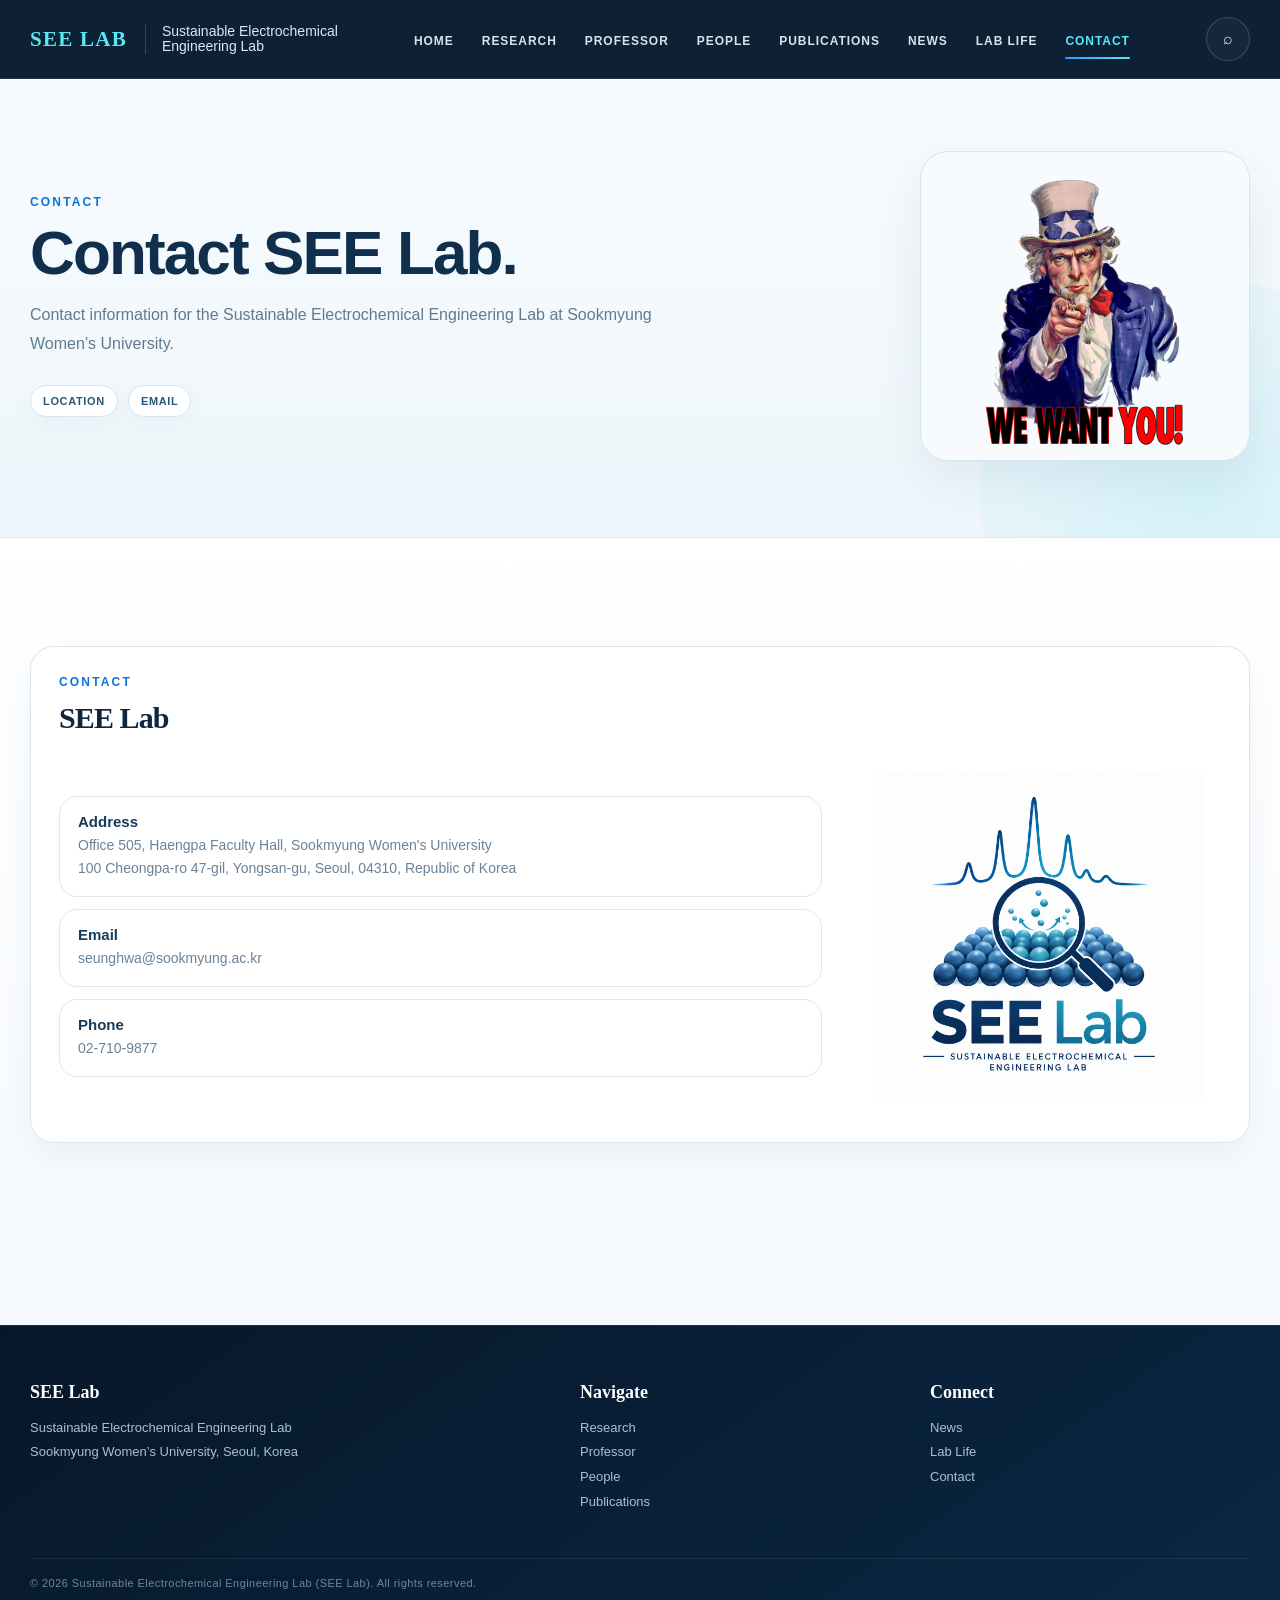
==== commit f054dd40: "Update contact.html" ====
--- a/contact.html
+++ b/contact.html
@@ -492,7 +492,7 @@
           <div class="contact-item">
             <strong>Address</strong>
             <p>
-              Haengpa Faculty Hall, office no. 505<br>
+              Office 505, Haengpa Faculty Hall, Sookmyung Women's University<br>
               100 Cheongpa-ro 47-gil, Yongsan-gu, Seoul, 04310, Republic of Korea
             </p>
           </div>
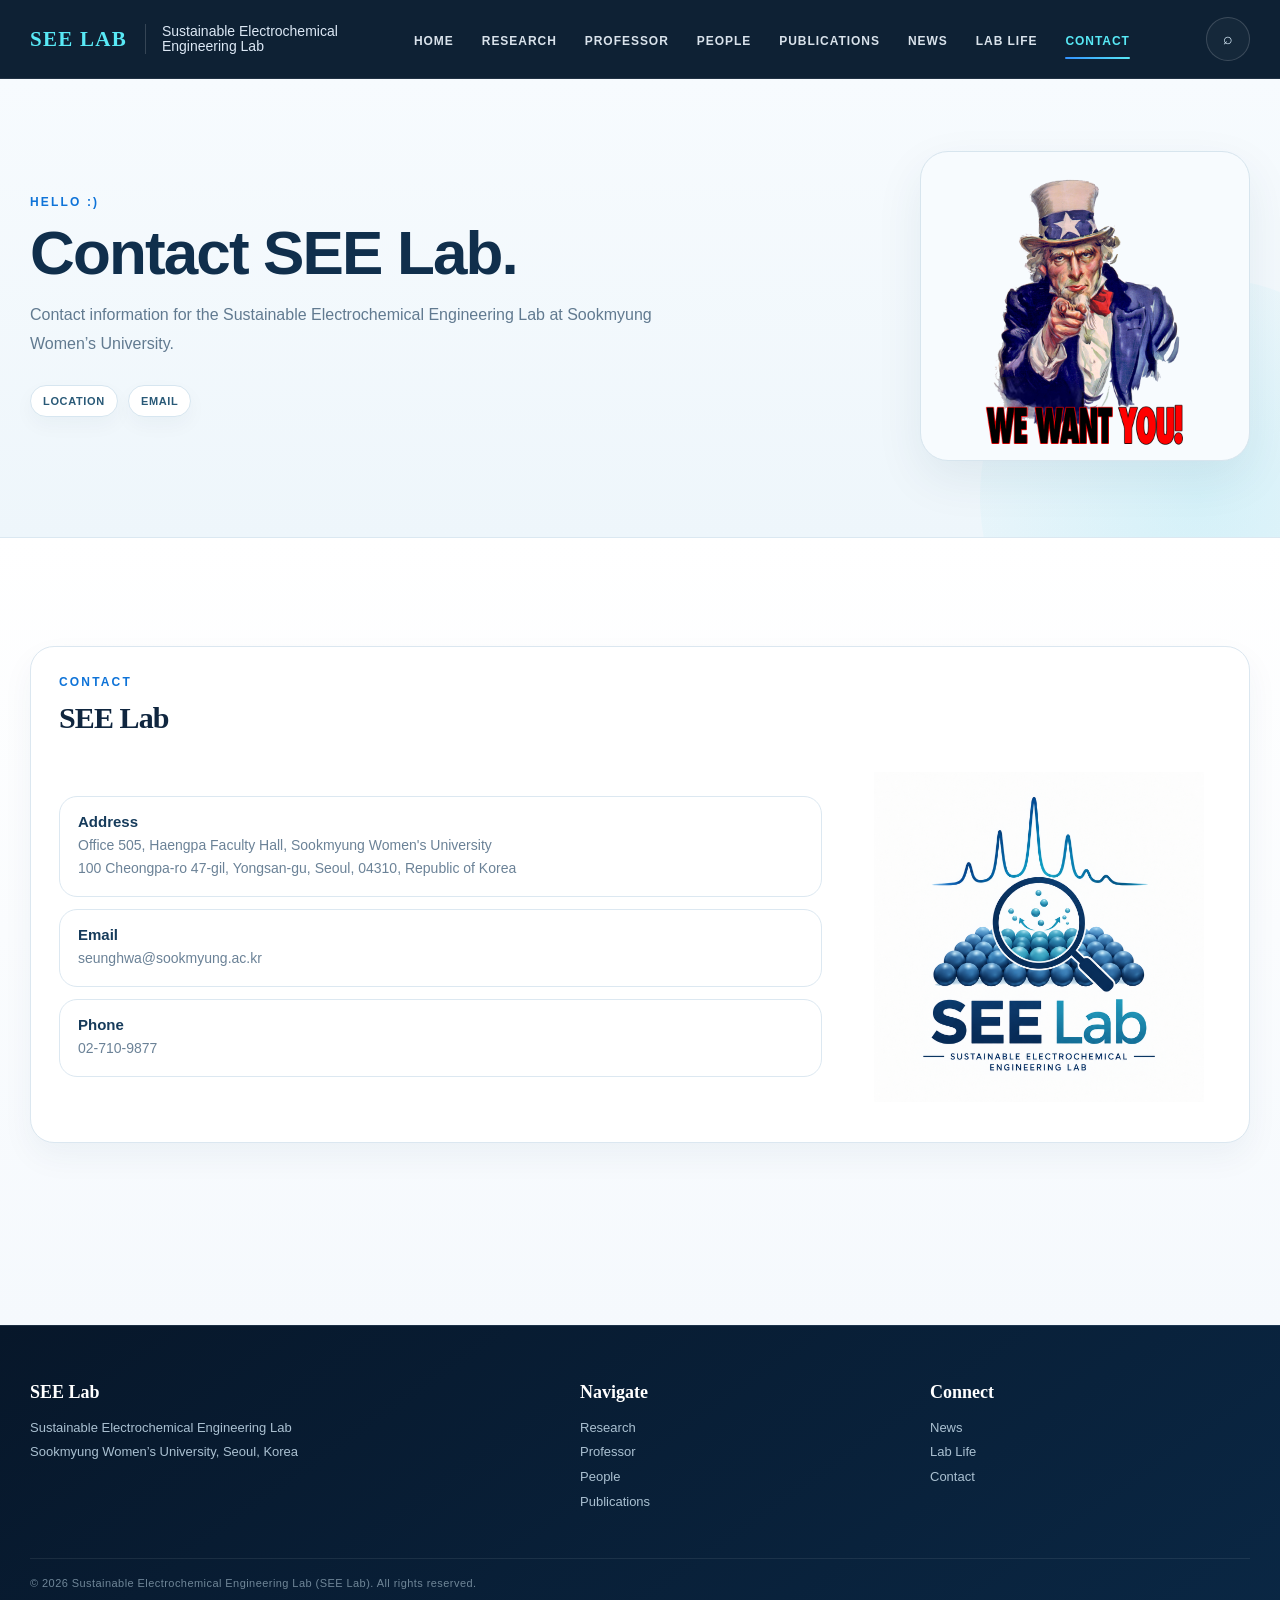
==== commit bd6d45d4: "Update contact.html" ====
--- a/contact.html
+++ b/contact.html
@@ -459,7 +459,7 @@
 <section class="sub-hero">
   <div class="container sub-hero-grid">
     <div class="sub-hero-copy">
-      <div class="eyebrow">Contact</div>
+      <div class="eyebrow">Hello :)</div>
       <h1>Contact SEE Lab.</h1>
       <p>
         Contact information for the Sustainable Electrochemical Engineering Lab
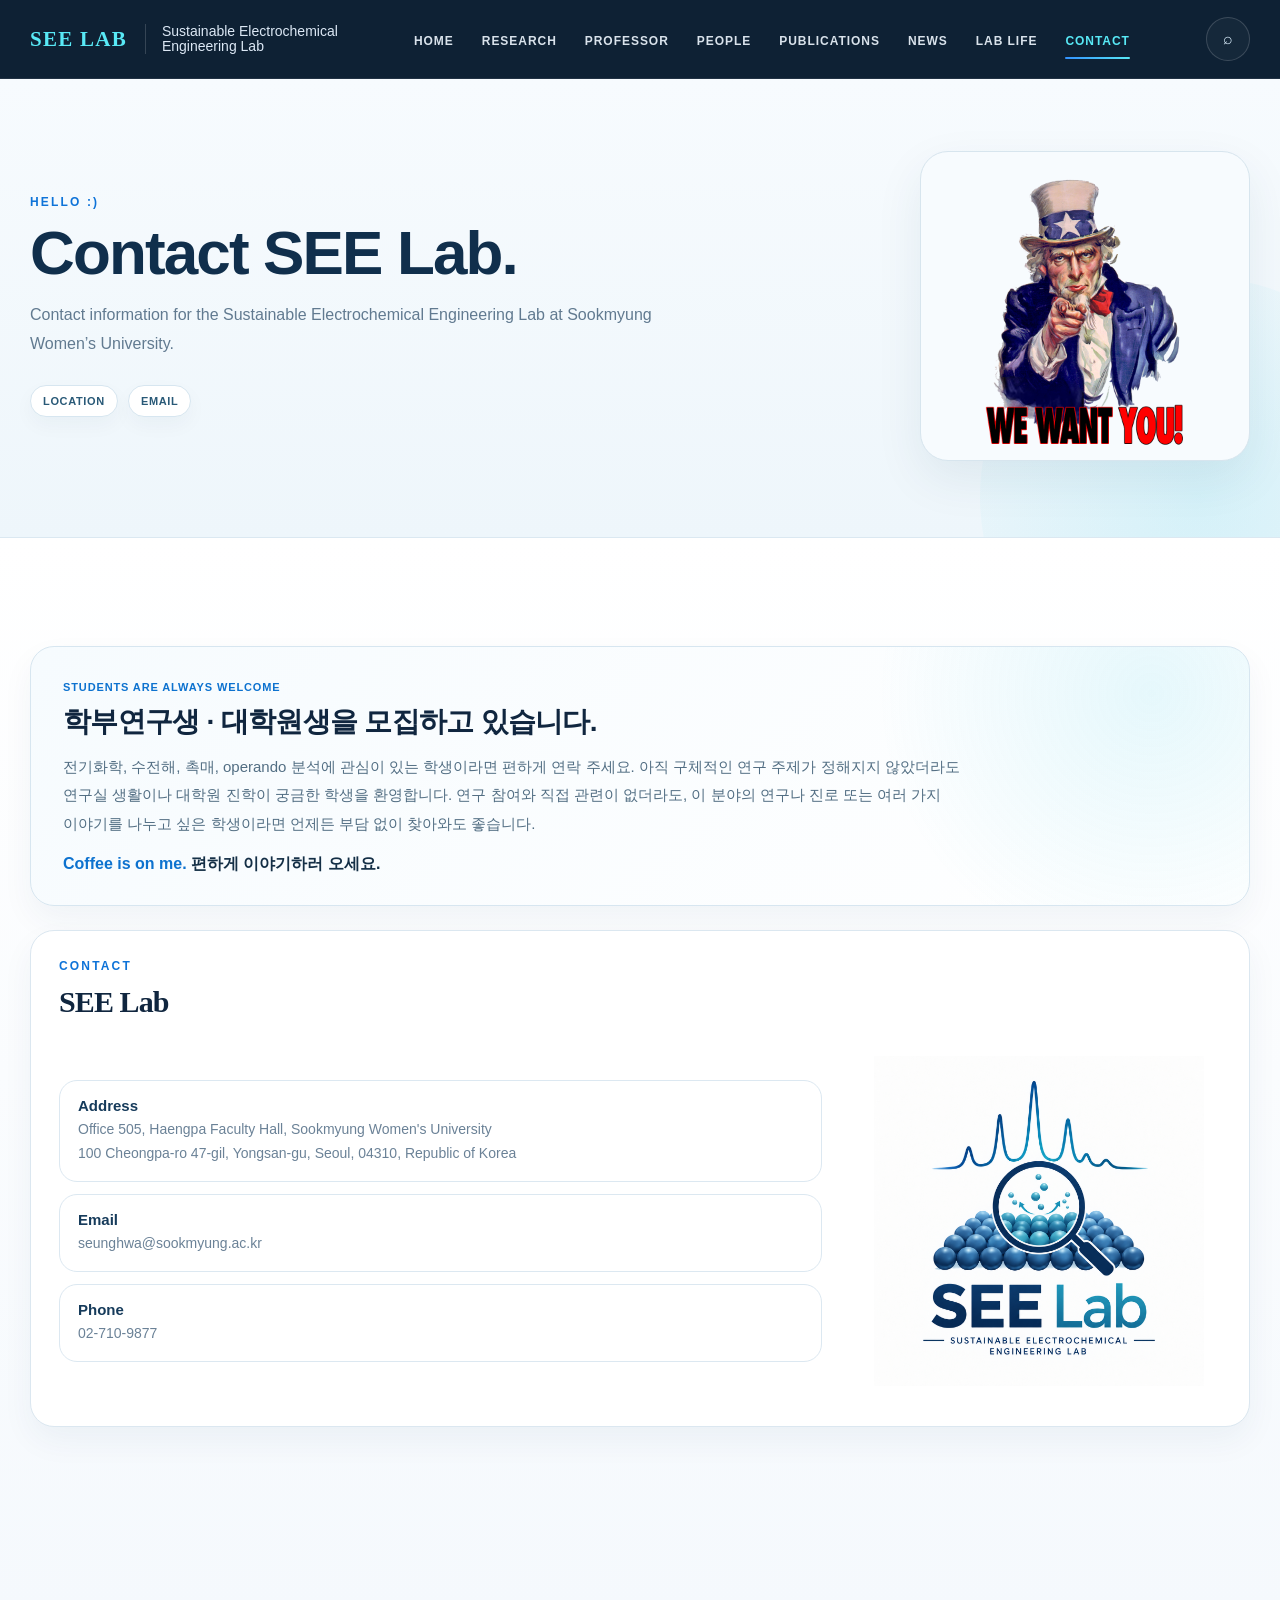
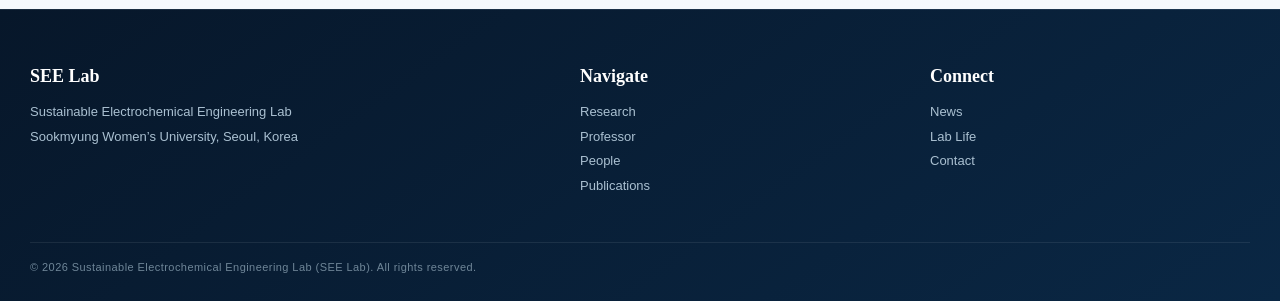
==== commit 5b693c5c: "Add files via upload" ====
--- a/contact.html
+++ b/contact.html
@@ -428,6 +428,63 @@
       .contact-info-logo img{
         max-width:290px;
       }
+    }
+
+  
+    /* Korean recruitment / open-door message */
+    .student-welcome{
+      margin-bottom:24px;
+      padding:30px 32px;
+      border-radius:24px;
+      border:1px solid #d7e6f0;
+      background:
+        radial-gradient(circle at 92% 18%,rgba(73,205,232,.13),transparent 24%),
+        linear-gradient(135deg,#f6fbfe,#ffffff);
+      box-shadow:0 14px 32px rgba(17,60,91,.05);
+    }
+
+    .student-welcome .ko-label{
+      display:inline-flex;
+      margin-bottom:10px;
+      color:#0d72cf;
+      font-size:11px;
+      font-weight:900;
+      letter-spacing:.08em;
+    }
+
+    .student-welcome h2{
+      margin:0 0 12px;
+      color:#123a5b;
+      font-size:28px;
+      line-height:1.35;
+      letter-spacing:-.025em;
+      font-family:inherit;
+    }
+
+    .student-welcome p{
+      margin:0;
+      max-width:900px;
+      color:#526e83;
+      font-size:15px;
+      line-height:1.9;
+      word-break:keep-all;
+    }
+
+    .student-welcome .coffee-line{
+      margin-top:16px;
+      color:#142f46;
+      font-size:16px;
+      font-weight:800;
+    }
+
+    .student-welcome .coffee-line span{
+      color:#0d72cf;
+    }
+
+    @media(max-width:640px){
+      .student-welcome{padding:24px 21px;}
+      .student-welcome h2{font-size:23px;}
+      .student-welcome p{font-size:14px;}
     }
 
   </style>
@@ -480,6 +537,19 @@
 
 <main class="content">
   <div class="container content-wrap">
+
+
+    <section class="student-welcome" aria-label="학생 모집 안내">
+      <div class="ko-label">STUDENTS ARE ALWAYS WELCOME</div>
+      <h2>학부연구생 · 대학원생을 모집하고 있습니다.</h2>
+      <p>
+        전기화학, 수전해, 촉매, operando 분석에 관심이 있는 학생이라면 편하게 연락 주세요.
+        아직 구체적인 연구 주제가 정해지지 않았더라도 연구실 생활이나 대학원 진학이 궁금한 학생을 환영합니다.
+        연구 참여와 직접 관련이 없더라도, 이 분야의 연구나 진로 또는 여러 가지 이야기를 나누고 싶은 학생이라면
+        언제든 부담 없이 찾아와도 좋습니다.
+      </p>
+      <div class="coffee-line"><span>Coffee is on me.</span> 편하게 이야기하러 오세요.</div>
+    </section>
 
     <section class="section-card">
       <div class="eyebrow">Contact</div>
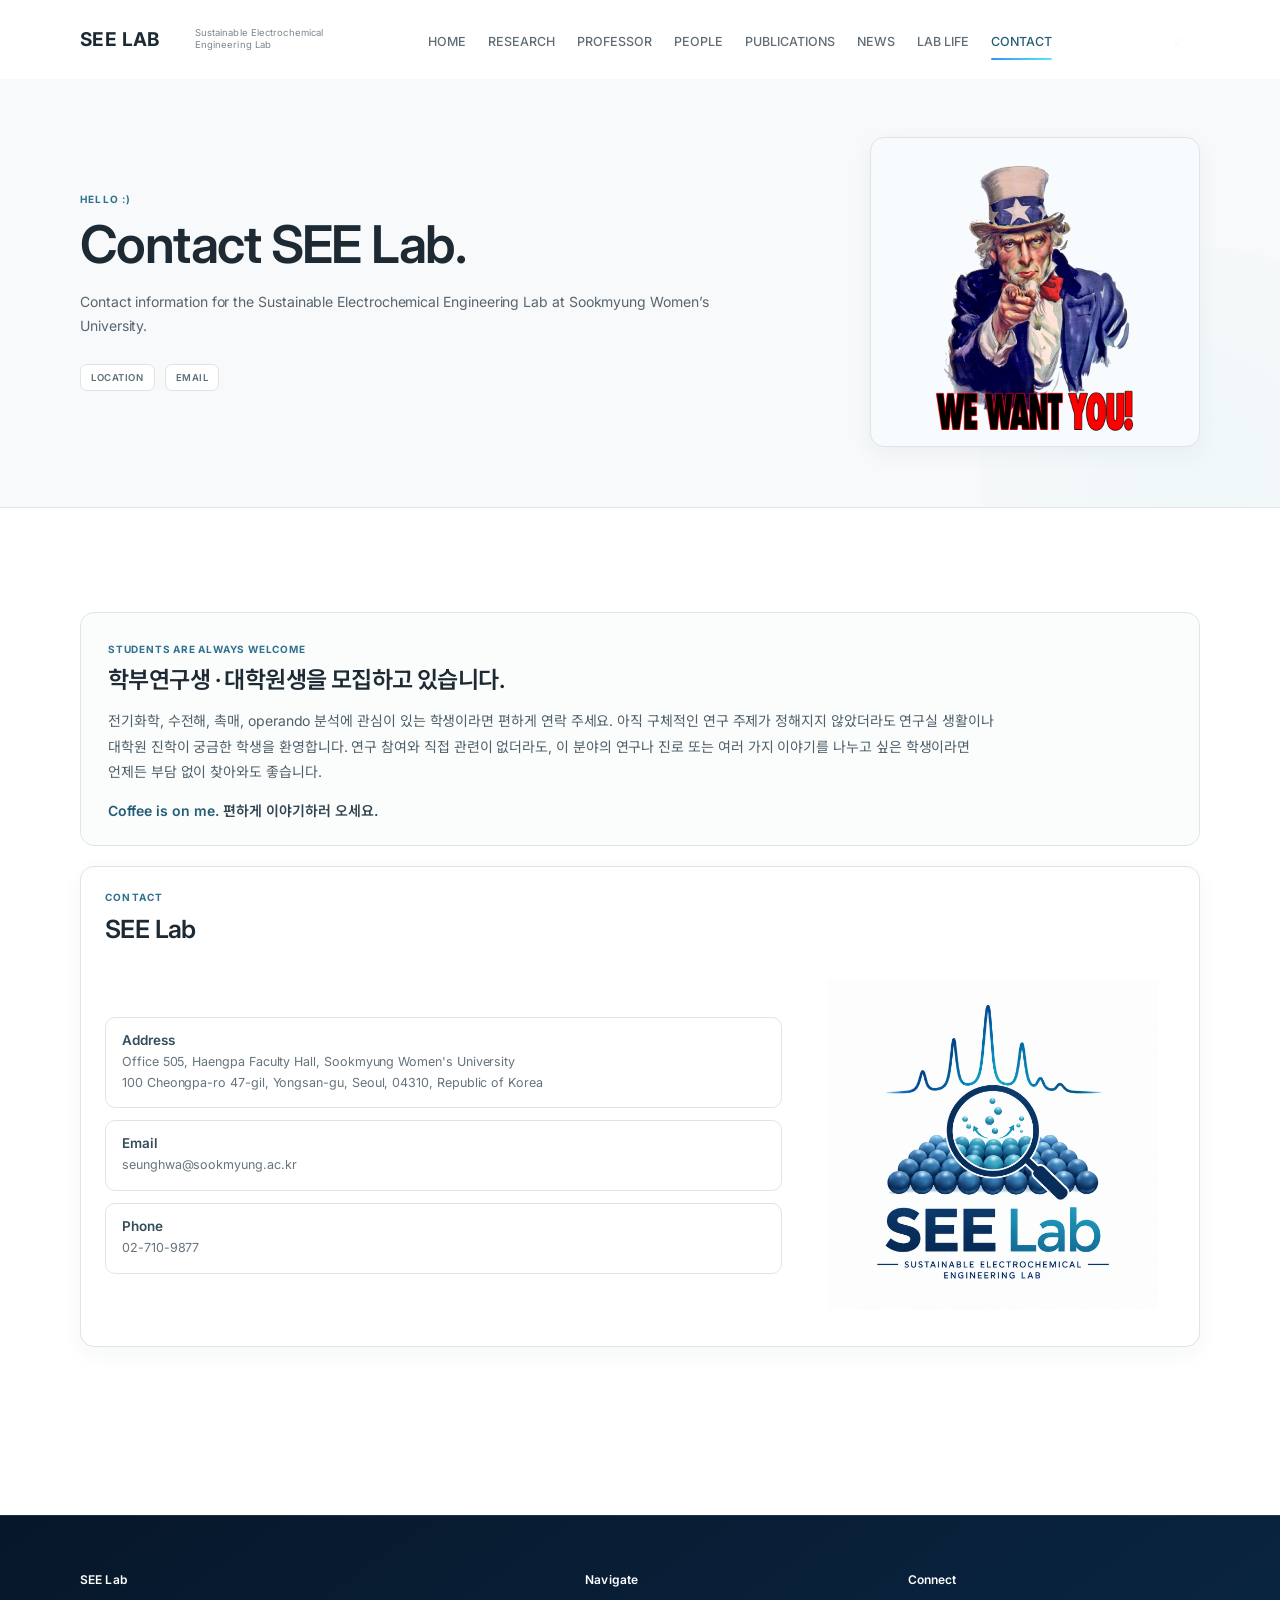
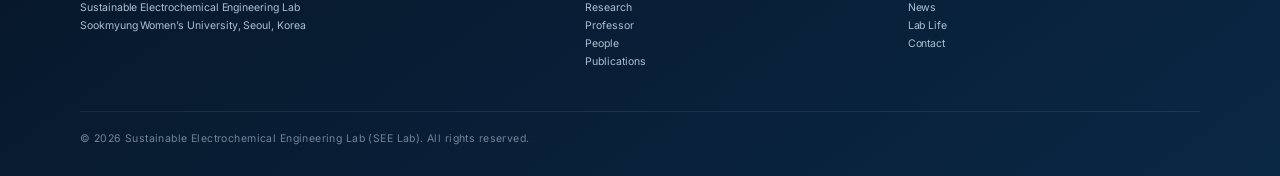
==== commit 121cd061: "Add files via upload" ====
--- a/contact.html
+++ b/contact.html
@@ -489,6 +489,7 @@
 
   </style>
 
+  <link rel="stylesheet" href="see-vipl-tune.css">
 </head>
 <body class="page-light">
 
--- a/see-vipl-tune.css
+++ b/see-vipl-tune.css
@@ -0,0 +1,646 @@
+@import url('https://fonts.googleapis.com/css2?family=Inter:wght@400;500;600;700&family=Noto+Sans+KR:wght@400;500;600;700&display=swap');
+
+:root{
+  --see-ink:#1d2a33;
+  --see-body:#58656f;
+  --see-muted:#78848d;
+  --see-blue:#2f718e;
+  --see-blue-dark:#245e76;
+  --see-blue-soft:#eef5f7;
+  --see-line:#dde5e9;
+  --see-paper:#ffffff;
+  --see-wash:#f7f9fa;
+  --see-shell:1120px;
+}
+
+/* ---------- GLOBAL SCALE / TYPOGRAPHY ---------- */
+html{
+  font-size:15px;
+}
+
+body{
+  font-family:Inter,"Noto Sans KR",-apple-system,BlinkMacSystemFont,"Segoe UI",Arial,sans-serif !important;
+  color:var(--see-body);
+  background:#fff;
+  -webkit-font-smoothing:antialiased;
+  text-rendering:optimizeLegibility;
+}
+
+.container{
+  width:min(var(--see-shell),calc(100% - 52px)) !important;
+}
+
+h1,h2,h3,h4,
+.brand,
+.topic-copy h2,
+.section-card h2,
+.soft-panel h3,
+.info-card h3{
+  font-family:Inter,"Noto Sans KR",-apple-system,BlinkMacSystemFont,"Segoe UI",Arial,sans-serif !important;
+  letter-spacing:-.025em;
+}
+
+p{
+  letter-spacing:-.005em;
+}
+
+a{
+  transition:color .18s ease,border-color .18s ease,background .18s ease,opacity .18s ease;
+}
+
+/* ---------- HEADER ---------- */
+.site-header{
+  background:rgba(255,255,255,.96) !important;
+  border-bottom:1px solid rgba(221,229,233,.9);
+  box-shadow:none !important;
+  backdrop-filter:blur(8px);
+  -webkit-backdrop-filter:blur(8px);
+}
+
+.nav{
+  min-height:68px !important;
+}
+
+.brand{
+  color:var(--see-ink) !important;
+  font-size:19px !important;
+  font-weight:700 !important;
+  letter-spacing:.02em !important;
+}
+
+.brand-sub{
+  color:#7a8790 !important;
+  font-size:9.5px !important;
+  line-height:1.25 !important;
+  letter-spacing:.01em !important;
+}
+
+.nav-links{
+  gap:22px !important;
+}
+
+.nav-links a{
+  color:#53616b !important;
+  font-size:12.5px !important;
+  font-weight:500 !important;
+  letter-spacing:0 !important;
+}
+
+.nav-links a:hover,
+.nav-links a.active{
+  color:var(--see-blue-dark) !important;
+}
+
+.search-circle{
+  opacity:.55;
+  transform:scale(.88);
+}
+
+/* ---------- COMMON LIGHT-PAGE LANGUAGE ---------- */
+.page-light{
+  background:#fff !important;
+}
+
+.eyebrow{
+  color:var(--see-blue) !important;
+  font-size:10px !important;
+  font-weight:700 !important;
+  letter-spacing:.12em !important;
+}
+
+.content{
+  background:#fff !important;
+}
+
+.lede{
+  color:var(--see-body) !important;
+  font-size:14.5px !important;
+  line-height:1.78 !important;
+}
+
+.card,
+.section-card,
+.info-card,
+.soft-panel,
+.figure-card,
+.alumni-card{
+  border-color:var(--see-line) !important;
+  box-shadow:0 7px 22px rgba(34,55,69,.045) !important;
+}
+
+.card,
+.section-card,
+.soft-panel,
+.figure-card,
+.alumni-card{
+  border-radius:15px !important;
+}
+
+/* ---------- HOME ---------- */
+.hero-content{
+  max-width:650px !important;
+}
+
+.hero-content h1{
+  font-size:clamp(44px,5.3vw,70px) !important;
+  line-height:1.02 !important;
+  letter-spacing:-.045em !important;
+  font-weight:600 !important;
+}
+
+.hero-lab{
+  font-size:14px !important;
+  font-weight:600 !important;
+  letter-spacing:.01em !important;
+}
+
+.hero-uni{
+  font-size:12.5px !important;
+}
+
+.hero-summary{
+  max-width:570px !important;
+  font-size:14px !important;
+  line-height:1.72 !important;
+}
+
+.hero-divider{
+  opacity:.7;
+}
+
+.btn{
+  border-radius:8px !important;
+  padding:10px 15px !important;
+  font-size:11.5px !important;
+  font-weight:600 !important;
+  box-shadow:none !important;
+}
+
+.hero-metrics{
+  gap:0 !important;
+}
+
+.metric{
+  padding:21px 20px !important;
+}
+
+.metric small{
+  font-size:9px !important;
+  letter-spacing:.11em !important;
+}
+
+.metric strong{
+  font-size:18px !important;
+  font-weight:600 !important;
+}
+
+.metric span{
+  font-size:11px !important;
+  line-height:1.55 !important;
+}
+
+/* Recruitment notice: lighter and less visually dominant */
+.student-callout{
+  width:min(300px,26vw) !important;
+  padding:17px 18px !important;
+  border-radius:12px !important;
+  border:1px solid rgba(255,255,255,.72) !important;
+  background:rgba(255,255,255,.86) !important;
+  box-shadow:0 10px 28px rgba(0,0,0,.12) !important;
+}
+
+.student-callout small{
+  font-size:9px !important;
+  font-weight:700 !important;
+}
+
+.student-callout h2{
+  font-size:17px !important;
+  font-weight:600 !important;
+}
+
+.student-callout p,
+.student-callout .coffee{
+  font-size:11.5px !important;
+}
+
+.student-callout a{
+  border-radius:7px !important;
+  padding:7px 10px !important;
+  font-weight:600 !important;
+}
+
+/* ---------- RESEARCH ---------- */
+.research-hero{
+  padding:58px 0 48px !important;
+  background:linear-gradient(180deg,#fafcfc 0%,#f4f7f8 100%) !important;
+  border-bottom:1px solid var(--see-line) !important;
+}
+
+.research-hero h1{
+  max-width:790px !important;
+  font-size:clamp(38px,4.6vw,56px) !important;
+  line-height:1.08 !important;
+  font-weight:600 !important;
+  color:var(--see-ink) !important;
+}
+
+.research-hero p{
+  max-width:760px !important;
+  color:var(--see-body) !important;
+  font-size:14.5px !important;
+  line-height:1.75 !important;
+}
+
+.research-nav{
+  margin-top:22px !important;
+  gap:8px !important;
+}
+
+.research-nav a{
+  padding:8px 11px !important;
+  border-radius:8px !important;
+  border-color:var(--see-line) !important;
+  color:#4e6876 !important;
+  font-size:10.5px !important;
+  font-weight:600 !important;
+  box-shadow:none !important;
+}
+
+.research-nav span{
+  width:20px !important;
+  height:20px !important;
+  border-radius:5px !important;
+  background:var(--see-blue-soft) !important;
+  color:var(--see-blue-dark) !important;
+  font-size:9px !important;
+}
+
+.research-wrap{
+  padding:12px 0 62px !important;
+}
+
+.research-korean-intro{
+  margin:22px 0 6px !important;
+  padding:24px 26px !important;
+  border-radius:14px !important;
+  border-color:var(--see-line) !important;
+  background:#fbfcfc !important;
+  box-shadow:none !important;
+}
+
+.research-korean-intro .ko-label{
+  color:var(--see-blue) !important;
+  font-size:10px !important;
+  font-weight:700 !important;
+}
+
+.research-korean-intro h2{
+  color:var(--see-ink) !important;
+  font-size:22px !important;
+  font-weight:600 !important;
+}
+
+.research-korean-intro p{
+  max-width:950px !important;
+  color:#4d5d67 !important;
+  font-size:14px !important;
+  line-height:1.86 !important;
+}
+
+.research-korean-keywords{
+  gap:7px !important;
+  margin-top:15px !important;
+}
+
+.research-korean-keywords span{
+  padding:6px 9px !important;
+  border-radius:6px !important;
+  background:#fff !important;
+  border-color:var(--see-line) !important;
+  color:#486878 !important;
+  font-size:10.5px !important;
+  font-weight:600 !important;
+}
+
+.research-topic{
+  padding:48px 0 52px !important;
+  border-color:#e5eaed !important;
+}
+
+.topic-grid{
+  gap:34px !important;
+}
+
+.topic-index{
+  width:44px !important;
+  height:44px !important;
+  margin-bottom:13px !important;
+  border-radius:10px !important;
+  background:var(--see-blue-dark) !important;
+  box-shadow:none !important;
+  font-family:Inter,sans-serif !important;
+  font-size:17px !important;
+  font-weight:600 !important;
+}
+
+.topic-copy h2{
+  margin-bottom:12px !important;
+  color:var(--see-ink) !important;
+  font-size:clamp(30px,3.5vw,41px) !important;
+  line-height:1.12 !important;
+  font-weight:600 !important;
+}
+
+.topic-copy .topic-intro{
+  color:var(--see-body) !important;
+  font-size:14px !important;
+  line-height:1.75 !important;
+}
+
+.topic-list{
+  gap:8px !important;
+}
+
+.topic-item{
+  padding:11px 13px !important;
+  border-radius:9px !important;
+  border-color:var(--see-line) !important;
+  background:#fbfcfc !important;
+}
+
+.topic-item strong{
+  color:#334b59 !important;
+  font-size:13px !important;
+  font-weight:600 !important;
+}
+
+.topic-item p{
+  color:#69767f !important;
+  font-size:11.8px !important;
+}
+
+.topic-tag{
+  padding:6px 8px !important;
+  border-radius:6px !important;
+  border-color:var(--see-line) !important;
+  color:#60737e !important;
+  font-size:9.5px !important;
+  font-weight:600 !important;
+}
+
+.figure-card{
+  border-radius:14px !important;
+}
+
+.figure-head{
+  padding:11px 14px !important;
+  background:#274f63 !important;
+  font-size:9.5px !important;
+  font-weight:600 !important;
+  letter-spacing:.08em !important;
+}
+
+.figure-head::before{
+  width:6px !important;
+  height:6px !important;
+  background:#93c6d7 !important;
+}
+
+.figure-image{
+  padding:14px !important;
+}
+
+.figure-note{
+  padding:0 15px 14px !important;
+  color:#77838b !important;
+  font-size:10.5px !important;
+}
+
+.research-logic{
+  margin-top:15px !important;
+  padding:22px !important;
+  border-radius:14px !important;
+  border-color:var(--see-line) !important;
+  background:#f8fafb !important;
+}
+
+.research-logic h3{
+  color:var(--see-ink) !important;
+  font-family:Inter,sans-serif !important;
+  font-size:19px !important;
+  font-weight:600 !important;
+}
+
+.logic-step{
+  padding:13px 10px !important;
+  border-radius:9px !important;
+  border-color:var(--see-line) !important;
+}
+
+.logic-step small{
+  color:var(--see-blue) !important;
+  font-size:8.5px !important;
+}
+
+.logic-step strong{
+  color:#314a58 !important;
+  font-size:13px !important;
+  font-weight:600 !important;
+}
+
+.logic-step p{
+  color:#78848c !important;
+  font-size:10.5px !important;
+}
+
+/* ---------- CONTACT ---------- */
+.sub-hero{
+  padding:58px 0 60px !important;
+  background:#f7f9fa !important;
+  border-bottom:1px solid var(--see-line) !important;
+}
+
+.sub-hero::after{
+  opacity:.25 !important;
+}
+
+.sub-hero-grid{
+  gap:34px !important;
+}
+
+.sub-hero-copy h1{
+  color:var(--see-ink) !important;
+  font-size:clamp(36px,4.5vw,52px) !important;
+  line-height:1.08 !important;
+  font-weight:600 !important;
+}
+
+.sub-hero-copy p{
+  color:var(--see-body) !important;
+  font-size:14px !important;
+  line-height:1.72 !important;
+}
+
+.sub-hero-badges span{
+  padding:7px 10px !important;
+  border-radius:7px !important;
+  border-color:var(--see-line) !important;
+  color:#5b6f7a !important;
+  font-size:9.5px !important;
+  font-weight:600 !important;
+  box-shadow:none !important;
+}
+
+.contact-visual-stack .sub-hero-visual,
+.sub-hero-visual{
+  border-radius:14px !important;
+  border-color:var(--see-line) !important;
+  box-shadow:0 7px 22px rgba(34,55,69,.05) !important;
+}
+
+.content-wrap{
+  padding:26px 0 66px !important;
+}
+
+.student-welcome{
+  margin-bottom:20px !important;
+  padding:25px 27px !important;
+  border-radius:14px !important;
+  border-color:var(--see-line) !important;
+  background:#fbfcfc !important;
+  box-shadow:none !important;
+}
+
+.student-welcome .ko-label{
+  color:var(--see-blue) !important;
+  font-size:10px !important;
+  font-weight:700 !important;
+}
+
+.student-welcome h2{
+  color:var(--see-ink) !important;
+  font-size:23px !important;
+  font-weight:600 !important;
+}
+
+.student-welcome p{
+  color:#4f606a !important;
+  font-size:14px !important;
+  line-height:1.82 !important;
+}
+
+.student-welcome .coffee-line{
+  color:#33454f !important;
+  font-size:14px !important;
+  font-weight:600 !important;
+}
+
+.student-welcome .coffee-line span{
+  color:var(--see-blue-dark) !important;
+}
+
+.section-card{
+  padding:24px !important;
+  border-radius:14px !important;
+}
+
+.section-card h2{
+  color:var(--see-ink) !important;
+  font-size:25px !important;
+  font-weight:600 !important;
+}
+
+.contact-info-logo-row{
+  gap:28px !important;
+}
+
+.contact-item{
+  padding:14px 16px !important;
+  border-radius:10px !important;
+  border-color:var(--see-line) !important;
+}
+
+.contact-item strong{
+  color:#344d5b !important;
+  font-size:13.5px !important;
+  font-weight:600 !important;
+}
+
+.contact-item p{
+  color:#66747d !important;
+  font-size:12.5px !important;
+}
+
+/* ---------- FOOTER ---------- */
+.footer{
+  border-top:1px solid rgba(221,229,233,.35);
+}
+
+.footer h4{
+  font-size:12px !important;
+  font-weight:600 !important;
+  letter-spacing:.01em !important;
+}
+
+.footer p,
+.footer a,
+.copyright{
+  font-size:10.5px !important;
+  line-height:1.7 !important;
+}
+
+/* ---------- RESPONSIVE ---------- */
+@media(max-width:980px){
+  .container{
+    width:min(100% - 36px,var(--see-shell)) !important;
+  }
+
+  .nav{
+    min-height:64px !important;
+  }
+
+  .student-callout{
+    width:auto !important;
+  }
+}
+
+@media(max-width:640px){
+  html{
+    font-size:14px;
+  }
+
+  .container{
+    width:calc(100% - 28px) !important;
+  }
+
+  .hero-content h1{
+    font-size:clamp(38px,12vw,52px) !important;
+  }
+
+  .research-hero{
+    padding:48px 0 40px !important;
+  }
+
+  .research-hero h1{
+    font-size:38px !important;
+  }
+
+  .research-korean-intro,
+  .student-welcome,
+  .section-card{
+    padding:20px !important;
+  }
+
+  .research-topic{
+    padding:38px 0 42px !important;
+  }
+
+  .sub-hero{
+    padding:46px 0 48px !important;
+  }
+
+  .sub-hero-copy h1{
+    font-size:36px !important;
+  }
+}
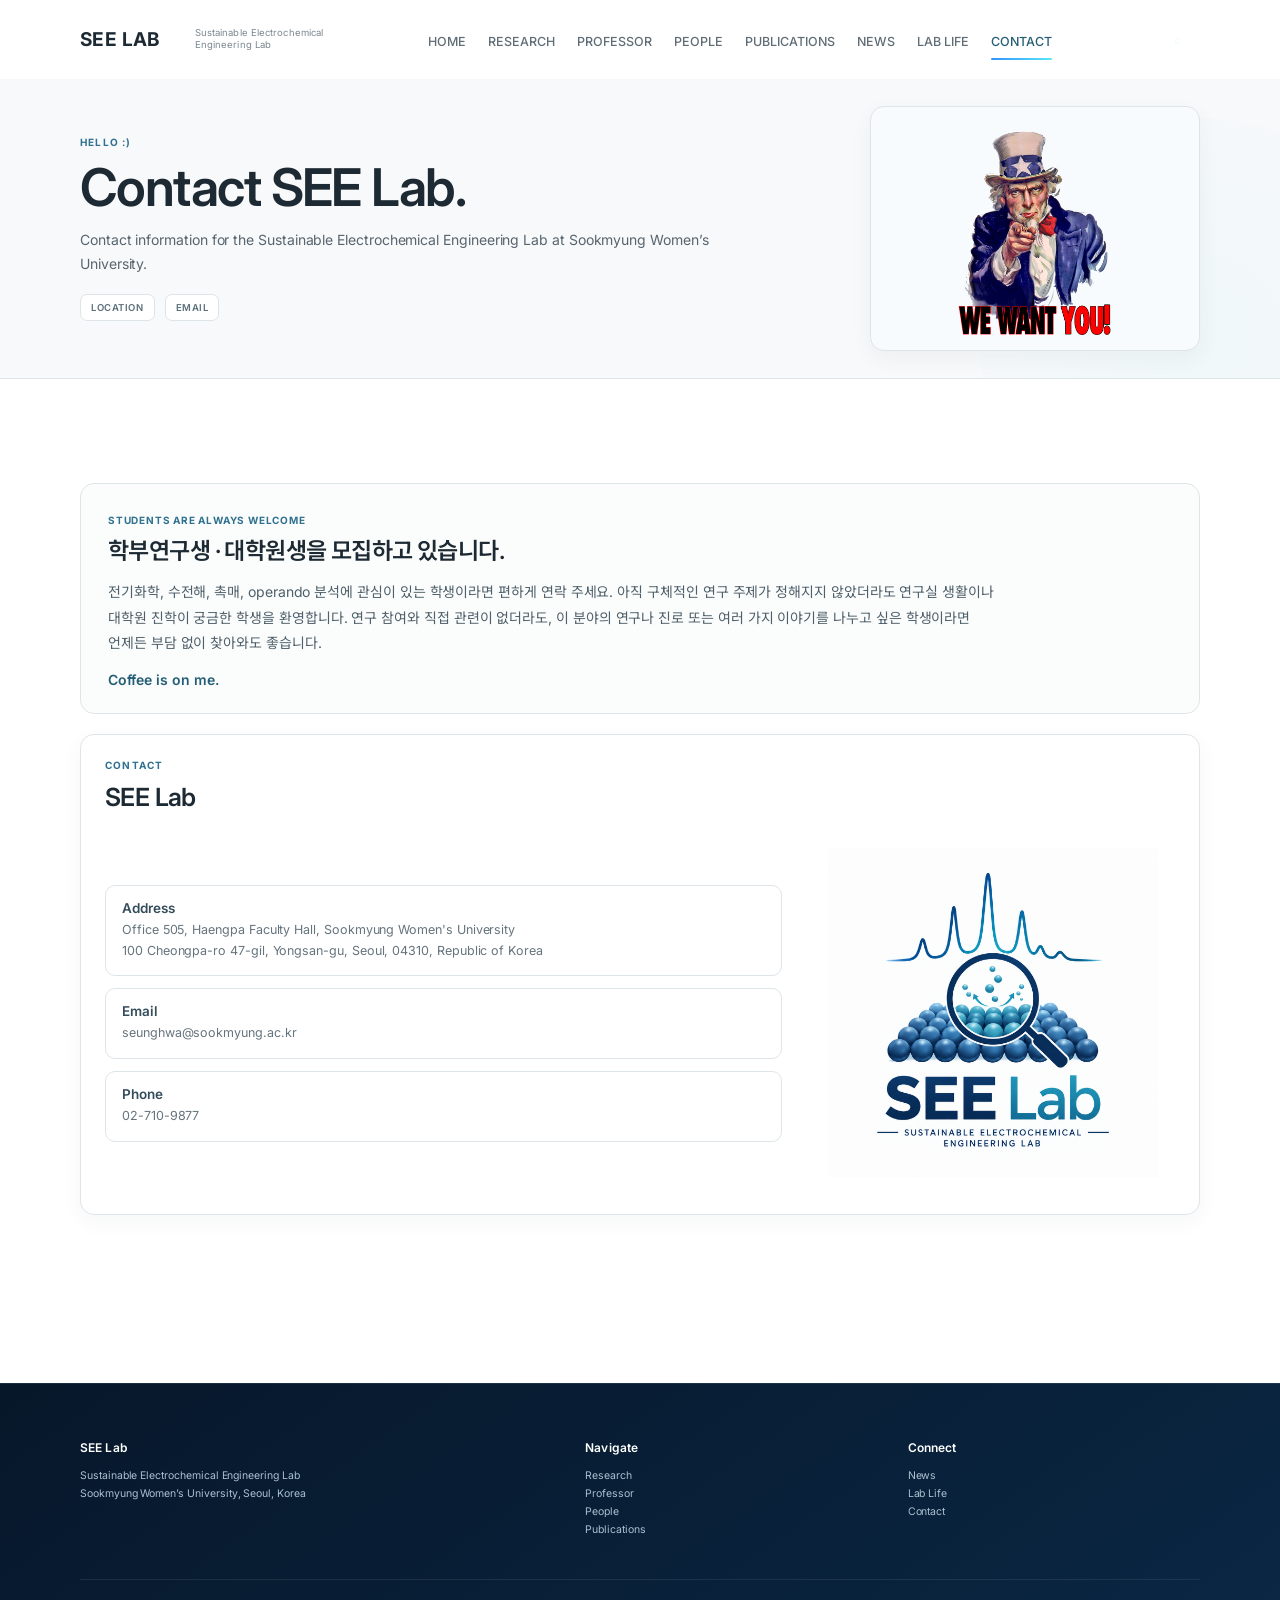
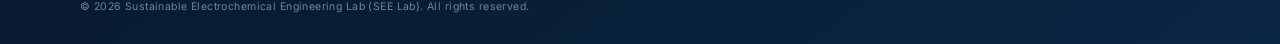
==== commit 9a543363: "Update contact.html" ====
--- a/contact.html
+++ b/contact.html
@@ -549,7 +549,7 @@
         연구 참여와 직접 관련이 없더라도, 이 분야의 연구나 진로 또는 여러 가지 이야기를 나누고 싶은 학생이라면
         언제든 부담 없이 찾아와도 좋습니다.
       </p>
-      <div class="coffee-line"><span>Coffee is on me.</span> 편하게 이야기하러 오세요.</div>
+      <div class="coffee-line"><span>Coffee is on me.</span> </div>
     </section>
 
     <section class="section-card">
--- a/see-vipl-tune.css
+++ b/see-vipl-tune.css
@@ -644,3 +644,1092 @@
     font-size:36px !important;
   }
 }
+/* =========================================================
+   PROFESSOR — quieter CV / academic profile hierarchy
+   ========================================================= */
+.professor-page-hero,
+.page-hero.professor-page-hero{
+  padding:54px 0 44px !important;
+  background:#f7f9fa !important;
+  border-bottom:1px solid var(--see-line) !important;
+}
+
+.professor-page-hero h1{
+  margin:5px 0 9px !important;
+  color:var(--see-ink) !important;
+  font-size:clamp(38px,4.6vw,54px) !important;
+  line-height:1.06 !important;
+  font-weight:600 !important;
+  letter-spacing:-.04em !important;
+}
+
+.professor-page-hero p{
+  max-width:720px !important;
+  color:var(--see-body) !important;
+  font-size:14px !important;
+  line-height:1.72 !important;
+}
+
+.cv-content{
+  padding:54px 0 72px !important;
+  background:#fff !important;
+}
+
+.cv-profile{
+  grid-template-columns:240px 1fr !important;
+  gap:42px !important;
+  align-items:center !important;
+  margin-bottom:54px !important;
+}
+
+.cv-photo{
+  height:305px !important;
+  border-radius:12px !important;
+  border:1px solid var(--see-line) !important;
+  background:#f1f4f5 !important;
+  box-shadow:0 8px 24px rgba(34,55,69,.06) !important;
+}
+
+.cv-name .cv-label{
+  margin-bottom:9px !important;
+  color:var(--see-blue) !important;
+  font-size:9.5px !important;
+  font-weight:700 !important;
+  letter-spacing:.12em !important;
+}
+
+.cv-position{
+  margin-bottom:7px !important;
+  color:var(--see-ink) !important;
+  font-family:Inter,"Noto Sans KR",sans-serif !important;
+  font-size:32px !important;
+  font-weight:600 !important;
+  line-height:1.15 !important;
+}
+
+.cv-affiliation{
+  margin-bottom:18px !important;
+  color:#52636d !important;
+  font-size:14px !important;
+  line-height:1.58 !important;
+  font-weight:500 !important;
+}
+
+.cv-keywords{
+  gap:7px !important;
+  margin-bottom:18px !important;
+}
+
+.cv-keyword{
+  min-height:30px !important;
+  padding:0 10px !important;
+  border-radius:6px !important;
+  border-color:var(--see-line) !important;
+  background:#fafbfb !important;
+  color:#506c7a !important;
+  font-size:10px !important;
+  font-weight:600 !important;
+  box-shadow:none !important;
+}
+
+.cv-name .cv-quote{
+  max-width:720px !important;
+  color:#405966 !important;
+  font-family:Inter,"Noto Sans KR",sans-serif !important;
+  font-size:17px !important;
+  font-weight:400 !important;
+  line-height:1.62 !important;
+}
+
+.cv-section{
+  padding:44px 0 !important;
+  border-top:1px solid #e5eaed !important;
+}
+
+.cv-section-head{
+  grid-template-columns:150px 1fr !important;
+  gap:30px !important;
+  margin-bottom:24px !important;
+}
+
+.cv-section-head .num{
+  color:#8aa7b6 !important;
+  font-family:Inter,sans-serif !important;
+  font-size:18px !important;
+  font-weight:600 !important;
+}
+
+.cv-section-head h2{
+  margin-bottom:6px !important;
+  color:var(--see-ink) !important;
+  font-family:Inter,"Noto Sans KR",sans-serif !important;
+  font-size:29px !important;
+  font-weight:600 !important;
+  line-height:1.16 !important;
+}
+
+.cv-section-head p{
+  color:#78848c !important;
+  font-size:12.5px !important;
+  line-height:1.65 !important;
+}
+
+.interest-grid,
+.timeline,
+.awards{
+  margin-left:180px !important;
+}
+
+.interest-grid{
+  gap:7px !important;
+}
+
+.interest-chip{
+  min-height:34px !important;
+  padding:0 11px !important;
+  border-radius:6px !important;
+  border-color:var(--see-line) !important;
+  background:#fafbfb !important;
+  color:#526a76 !important;
+  font-size:10.5px !important;
+  font-weight:600 !important;
+  box-shadow:none !important;
+}
+
+.timeline{
+  border-left:1px solid #dce4e8 !important;
+}
+
+.timeline-row{
+  grid-template-columns:135px 1fr !important;
+  gap:22px !important;
+  padding:0 0 26px 25px !important;
+}
+
+.timeline-row::before{
+  left:-5px !important;
+  top:7px !important;
+  width:9px !important;
+  height:9px !important;
+  background:#6e9db1 !important;
+  box-shadow:0 0 0 4px #f1f5f6 !important;
+}
+
+.timeline-date{
+  color:#607985 !important;
+  font-size:10px !important;
+  font-weight:600 !important;
+  letter-spacing:.045em !important;
+}
+
+.timeline-main strong{
+  margin-bottom:3px !important;
+  color:#2d3f49 !important;
+  font-family:Inter,"Noto Sans KR",sans-serif !important;
+  font-size:16px !important;
+  font-weight:600 !important;
+  line-height:1.4 !important;
+}
+
+.timeline-main .institution{
+  margin-bottom:5px !important;
+  color:#58707c !important;
+  font-size:11.5px !important;
+  font-weight:500 !important;
+}
+
+.timeline-main p{
+  max-width:760px !important;
+  color:#76828a !important;
+  font-size:11.5px !important;
+  line-height:1.65 !important;
+}
+
+.awards{
+  gap:11px !important;
+}
+
+.award-card{
+  padding:17px 18px !important;
+  border-radius:10px !important;
+  border-color:var(--see-line) !important;
+  box-shadow:none !important;
+}
+
+.award-year{
+  margin-bottom:5px !important;
+  color:#6c8997 !important;
+  font-size:9px !important;
+  font-weight:600 !important;
+}
+
+.award-card h3{
+  color:#334751 !important;
+  font-family:Inter,"Noto Sans KR",sans-serif !important;
+  font-size:15px !important;
+  font-weight:600 !important;
+}
+
+.award-card p{
+  color:#77838b !important;
+  font-size:10.5px !important;
+  line-height:1.6 !important;
+}
+
+
+/* =========================================================
+   PUBLICATIONS — title-first, compact academic list
+   ========================================================= */
+body.page-light .content > .container{
+  padding-top:52px;
+  padding-bottom:70px;
+}
+
+.page-intro{
+  margin-bottom:22px !important;
+}
+
+.page-intro h1{
+  margin-bottom:8px !important;
+  color:var(--see-ink) !important;
+  font-family:Inter,"Noto Sans KR",sans-serif !important;
+  font-size:clamp(38px,4.5vw,52px) !important;
+  font-weight:600 !important;
+  line-height:1.08 !important;
+  letter-spacing:-.04em !important;
+}
+
+.page-intro p{
+  max-width:760px !important;
+  color:var(--see-body) !important;
+  font-size:13.5px !important;
+  line-height:1.7 !important;
+}
+
+.pub-links{
+  gap:8px !important;
+  margin-bottom:24px !important;
+}
+
+.pub-link{
+  gap:7px !important;
+  padding:8px 11px !important;
+  border-radius:7px !important;
+  border-color:var(--see-line) !important;
+  color:#526b78 !important;
+  font-size:10.5px !important;
+  font-weight:600 !important;
+  letter-spacing:0 !important;
+  box-shadow:none !important;
+}
+
+.pub-link:hover{
+  transform:none !important;
+  border-color:#a9bdc7 !important;
+  box-shadow:none !important;
+}
+
+.pub-link.primary{
+  background:#315f74 !important;
+  border-color:#315f74 !important;
+  color:#fff !important;
+}
+
+.publication-tabs{
+  gap:7px !important;
+  margin:24px 0 24px !important;
+  padding-bottom:10px !important;
+  border-color:#e3e8eb !important;
+}
+
+.publication-tab{
+  padding:8px 14px !important;
+  border-radius:7px !important;
+  border-color:var(--see-line) !important;
+  color:#5d6f78 !important;
+  font-size:10.5px !important;
+  font-weight:600 !important;
+  letter-spacing:0 !important;
+}
+
+.publication-tab:hover{
+  transform:none !important;
+  border-color:#a8bdc8 !important;
+  color:#315f74 !important;
+}
+
+.publication-tab.active{
+  background:#315f74 !important;
+  border-color:#315f74 !important;
+  color:#fff !important;
+  box-shadow:none !important;
+}
+
+.section-label{
+  margin:38px 0 10px !important;
+  color:#73858e !important;
+  font-size:9px !important;
+  font-weight:700 !important;
+  letter-spacing:.13em !important;
+}
+
+.year-divider{
+  gap:11px !important;
+  margin:28px 0 7px !important;
+}
+
+.year-divider::after{
+  background:#e4e9ec !important;
+}
+
+.year-divider span{
+  color:#496b7b !important;
+  font-family:Inter,sans-serif !important;
+  font-size:16px !important;
+  font-weight:600 !important;
+}
+
+.pub{
+  padding:19px 2px 20px !important;
+  border-bottom:1px solid #e8ecee !important;
+  background:transparent !important;
+  box-shadow:none !important;
+  border-radius:0 !important;
+}
+
+.pub:last-child{
+  border-bottom:0 !important;
+}
+
+.pub .journal,
+.journal{
+  margin-bottom:5px !important;
+  color:#567786 !important;
+  font-size:10px !important;
+  font-weight:600 !important;
+  letter-spacing:.025em !important;
+}
+
+.pub h3{
+  max-width:920px !important;
+  margin:0 !important;
+  color:#26363f !important;
+  font-family:Inter,"Noto Sans KR",sans-serif !important;
+  font-size:16px !important;
+  font-weight:600 !important;
+  line-height:1.5 !important;
+  letter-spacing:-.015em !important;
+}
+
+.pub .authors{
+  max-width:940px !important;
+  margin:7px 0 0 !important;
+  color:#667780 !important;
+  font-size:10.8px !important;
+  line-height:1.55 !important;
+}
+
+.pub .citation{
+  margin:3px 0 0 !important;
+  color:#8a949a !important;
+  font-size:10.5px !important;
+  line-height:1.5 !important;
+}
+
+
+/* =========================================================
+   PEOPLE
+   ========================================================= */
+body.page-light .content > .container > .eyebrow:first-child{
+  margin-top:0 !important;
+}
+
+body.page-light .content > .container > h2{
+  color:var(--see-ink) !important;
+  font-size:34px !important;
+  font-weight:600 !important;
+  letter-spacing:-.035em !important;
+}
+
+.people-tabs{
+  gap:7px !important;
+  margin:26px 0 24px !important;
+  padding-bottom:10px !important;
+  border-color:#e3e8eb !important;
+}
+
+.people-tab{
+  padding:8px 14px !important;
+  border-radius:7px !important;
+  border-color:var(--see-line) !important;
+  color:#5c707a !important;
+  font-size:10.5px !important;
+  font-weight:600 !important;
+  letter-spacing:0 !important;
+}
+
+.people-tab:hover{
+  transform:none !important;
+  border-color:#a8bdc8 !important;
+  color:#315f74 !important;
+}
+
+.people-tab.active{
+  background:#315f74 !important;
+  border-color:#315f74 !important;
+  box-shadow:none !important;
+}
+
+.grid-3{
+  gap:18px !important;
+}
+
+.member-card{
+  border-radius:12px !important;
+  overflow:hidden !important;
+}
+
+.member-visual{
+  height:230px !important;
+  background:#f3f6f7 !important;
+  border-color:var(--see-line) !important;
+}
+
+.member-info{
+  padding:17px 18px !important;
+}
+
+.member-role,
+.alumni-meta{
+  color:#6c8794 !important;
+  font-size:8.8px !important;
+  font-weight:700 !important;
+  letter-spacing:.09em !important;
+}
+
+.member-info h3,
+.alumni-info h3{
+  color:#31444e !important;
+  font-size:16px !important;
+  font-weight:600 !important;
+}
+
+.member-affiliation,
+.member-info p,
+.alumni-info p{
+  color:#77838a !important;
+  font-size:10.8px !important;
+  line-height:1.55 !important;
+}
+
+.alumni-grid{
+  gap:18px !important;
+}
+
+.alumni-card{
+  border-radius:12px !important;
+}
+
+.alumni-info{
+  padding:17px 18px !important;
+}
+
+
+/* =========================================================
+   NEWS
+   ========================================================= */
+.news-grid{
+  gap:17px !important;
+}
+
+.news-card{
+  border-radius:12px !important;
+  border-color:var(--see-line) !important;
+  box-shadow:0 6px 20px rgba(34,55,69,.045) !important;
+}
+
+.news-image{
+  background:#f1f4f5 !important;
+}
+
+.news-body{
+  padding:17px 18px 19px !important;
+}
+
+.news-date{
+  color:#718995 !important;
+  font-size:9px !important;
+  font-weight:700 !important;
+  letter-spacing:.08em !important;
+}
+
+.news-body h3{
+  color:#31434d !important;
+  font-size:16px !important;
+  font-weight:600 !important;
+  line-height:1.42 !important;
+}
+
+.news-body p{
+  color:#77838a !important;
+  font-size:11px !important;
+  line-height:1.62 !important;
+}
+
+
+/* =========================================================
+   LAB LIFE
+   ========================================================= */
+.life-nav{
+  gap:7px !important;
+}
+
+.life-nav a{
+  border-radius:7px !important;
+  border-color:var(--see-line) !important;
+  color:#60747e !important;
+  font-size:10px !important;
+  font-weight:600 !important;
+  box-shadow:none !important;
+}
+
+.life-era{
+  padding:38px 0 !important;
+  border-color:#e5eaed !important;
+}
+
+.life-era-head h3{
+  color:var(--see-ink) !important;
+  font-size:24px !important;
+  font-weight:600 !important;
+}
+
+.life-era-head p{
+  color:#79858c !important;
+  font-size:11.5px !important;
+}
+
+.life-gallery{
+  gap:16px !important;
+}
+
+.gallery-item{
+  border-radius:10px !important;
+  border-color:var(--see-line) !important;
+  box-shadow:0 5px 18px rgba(34,55,69,.04) !important;
+}
+
+.gallery-item figcaption{
+  color:#687880 !important;
+  font-size:10.5px !important;
+  line-height:1.45 !important;
+}
+
+.gallery-stack-badge{
+  right:9px !important;
+  bottom:9px !important;
+  padding:5px 7px !important;
+  background:rgba(38,59,69,.78) !important;
+  font-size:9px !important;
+  font-weight:600 !important;
+}
+
+
+/* ---------- Responsive additions for remaining pages ---------- */
+@media(max-width:900px){
+  .cv-profile{
+    grid-template-columns:210px 1fr !important;
+    gap:30px !important;
+  }
+
+  .cv-photo{
+    height:280px !important;
+  }
+
+  .cv-section-head{
+    grid-template-columns:1fr !important;
+    gap:6px !important;
+  }
+
+  .interest-grid,
+  .timeline,
+  .awards{
+    margin-left:0 !important;
+  }
+}
+
+@media(max-width:640px){
+  .cv-content{
+    padding:42px 0 58px !important;
+  }
+
+  .cv-profile{
+    grid-template-columns:1fr !important;
+    gap:22px !important;
+    margin-bottom:40px !important;
+  }
+
+  .cv-photo{
+    width:min(100%,280px) !important;
+    height:350px !important;
+  }
+
+  .cv-position{
+    font-size:28px !important;
+  }
+
+  .cv-name .cv-quote{
+    font-size:15px !important;
+  }
+
+  .cv-section{
+    padding:36px 0 !important;
+  }
+
+  .cv-section-head h2{
+    font-size:25px !important;
+  }
+
+  .timeline-row{
+    grid-template-columns:1fr !important;
+    gap:4px !important;
+    padding-left:21px !important;
+  }
+
+  .awards{
+    grid-template-columns:1fr !important;
+  }
+
+  body.page-light .content > .container{
+    padding-top:40px;
+    padding-bottom:56px;
+  }
+
+  .page-intro h1{
+    font-size:38px !important;
+  }
+
+  .pub h3{
+    font-size:14.5px !important;
+  }
+
+  body.page-light .content > .container > h2{
+    font-size:29px !important;
+  }
+}
+
+/* NEWS v2 */
+.news-page .sub-hero{padding:50px 0 !important;}
+.news-page .sub-hero-grid{grid-template-columns:minmax(0,1fr) 290px !important;gap:46px !important;}
+.news-page .sub-hero-copy h1{max-width:680px !important;font-size:clamp(36px,4.1vw,48px) !important;}
+.news-page .sub-hero-copy p{max-width:620px !important;font-size:13.5px !important;}
+.news-page .sub-hero-visual{width:290px !important;max-width:290px !important;justify-self:end !important;border-radius:10px !important;box-shadow:none !important;}
+.news-page .sub-hero-visual img{width:100% !important;max-height:205px !important;object-fit:cover !important;}
+.news-page .content-wrap{padding:42px 0 68px !important;}
+.news-page .section-card{padding:0 !important;border:0 !important;border-radius:0 !important;box-shadow:none !important;background:transparent !important;}
+.news-page .section-card > .eyebrow{margin-bottom:8px !important;}
+.news-page .section-card h2{margin:0 0 7px !important;color:var(--see-ink) !important;font-size:27px !important;font-weight:600 !important;}
+.news-page .section-card .lede{max-width:680px !important;color:#748088 !important;font-size:12.5px !important;}
+.news-page .news-grid{grid-template-columns:repeat(3,minmax(0,1fr)) !important;gap:26px 20px !important;margin-top:28px !important;}
+.news-page .news-card{overflow:hidden !important;border:1px solid #e0e6e9 !important;border-radius:9px !important;background:#fff !important;box-shadow:none !important;transition:border-color .18s ease, transform .18s ease !important;}
+.news-page .news-card:hover{border-color:#cbd6db !important;transform:translateY(-2px) !important;}
+.news-page .news-image{height:166px !important;background:#f3f6f7 !important;border-bottom:1px solid #e5eaec !important;}
+.news-page .news-image img{transition:transform .22s ease, opacity .22s ease !important;}
+.news-page .news-card:hover .news-image img{transform:scale(1.012) !important;opacity:.97 !important;}
+.news-page .news-placeholder{width:66px !important;height:66px !important;border-radius:10px !important;border:1px solid #dce4e8 !important;background:#fbfcfc !important;color:#8399a4 !important;font-size:25px !important;box-shadow:none !important;}
+.news-page .news-body{padding:15px 16px 17px !important;}
+.news-page .news-date{margin-bottom:6px !important;color:#6f8995 !important;font-size:8.5px !important;font-weight:700 !important;letter-spacing:.09em !important;}
+.news-page .news-card h3{margin:0 0 7px !important;color:#2f414a !important;font-family:Inter,"Noto Sans KR",sans-serif !important;font-size:14.5px !important;font-weight:600 !important;line-height:1.42 !important;letter-spacing:-.015em !important;}
+.news-page .news-card p{margin:0 !important;color:#78848a !important;font-size:10.5px !important;line-height:1.62 !important;}
+
+/* LAB LIFE v2 */
+.lab-life-page .sub-hero{padding:50px 0 !important;}
+.lab-life-page .sub-hero-grid{grid-template-columns:minmax(0,1fr) 310px !important;gap:44px !important;}
+.lab-life-page .sub-hero-copy h1{max-width:720px !important;font-size:clamp(36px,4.1vw,48px) !important;}
+.lab-life-page .sub-hero-copy p{max-width:620px !important;font-size:13.5px !important;}
+.lab-life-page .sub-hero-visual{width:310px !important;max-width:310px !important;justify-self:end !important;border-radius:10px !important;box-shadow:none !important;}
+.lab-life-page .sub-hero-visual img{max-height:215px !important;object-fit:cover !important;}
+.lab-life-page .content-wrap{padding:40px 0 70px !important;}
+.lab-life-page .section-card{padding:0 !important;border:0 !important;border-radius:0 !important;box-shadow:none !important;background:transparent !important;}
+.lab-life-page .section-card > .eyebrow{margin-bottom:8px !important;}
+.lab-life-page .section-card > h2{margin:0 0 6px !important;color:var(--see-ink) !important;font-size:27px !important;font-weight:600 !important;}
+.lab-life-page .section-card > .lede{max-width:680px !important;font-size:12.5px !important;color:#748088 !important;}
+.lab-life-page .life-nav{gap:7px !important;margin:24px 0 32px !important;padding-bottom:12px !important;border-bottom:1px solid #e4e9eb !important;}
+.lab-life-page .life-nav a{padding:7px 10px !important;border-radius:6px !important;border-color:#dde5e8 !important;background:#fff !important;color:#5e737d !important;font-size:9.5px !important;font-weight:600 !important;letter-spacing:0 !important;box-shadow:none !important;}
+.lab-life-page .life-nav a:hover{transform:none !important;border-color:#b8c9d0 !important;background:#f8fafb !important;color:#355d70 !important;}
+.lab-life-page .life-era{padding:8px 0 38px !important;}
+.lab-life-page .life-era + .life-era{padding-top:36px !important;border-top:1px solid #e6ebed !important;}
+.lab-life-page .life-era-head{margin-bottom:16px !important;align-items:flex-start !important;}
+.lab-life-page .life-era-head h3{color:#2f414a !important;font-family:Inter,"Noto Sans KR",sans-serif !important;font-size:20px !important;font-weight:600 !important;letter-spacing:-.02em !important;}
+.lab-life-page .life-era-head p{margin-top:4px !important;color:#879198 !important;font-size:10.5px !important;line-height:1.55 !important;}
+.lab-life-page .life-gallery{grid-template-columns:repeat(3,minmax(0,1fr)) !important;gap:22px 18px !important;}
+.lab-life-page .gallery-item{border:0 !important;border-radius:0 !important;background:transparent !important;box-shadow:none !important;}
+.lab-life-page .gallery-button{border:1px solid #e0e6e9 !important;border-radius:8px !important;background:#f3f5f6 !important;box-shadow:none !important;transition:border-color .18s ease !important;}
+.lab-life-page .gallery-button:hover{border-color:#c8d4d9 !important;}
+.lab-life-page .gallery-button img{aspect-ratio:16/10 !important;transition:opacity .2s ease !important;}
+.lab-life-page .gallery-button:hover img{transform:none !important;filter:none !important;opacity:.96 !important;}
+.lab-life-page .gallery-item figcaption{margin-top:7px !important;color:#67777f !important;font-size:10.5px !important;font-weight:500 !important;line-height:1.45 !important;}
+.lab-life-page .gallery-stack-badge{right:8px !important;bottom:8px !important;padding:4px 7px !important;border-radius:5px !important;background:rgba(31,46,54,.78) !important;color:#fff !important;font-size:8.5px !important;font-weight:600 !important;letter-spacing:0 !important;}
+.lab-life-page .gallery-modal{background:rgba(20,27,31,.92) !important;backdrop-filter:blur(3px) !important;}
+.lab-life-page .gallery-modal img{border-radius:5px !important;box-shadow:0 18px 60px rgba(0,0,0,.32) !important;}
+.lab-life-page .gallery-modal-caption,.lab-life-page .gallery-modal-meta{font-size:10.5px !important;color:#d8e0e4 !important;}
+.lab-life-page .gallery-modal-close,.lab-life-page .gallery-modal-nav{background:rgba(31,46,54,.88) !important;border-color:rgba(255,255,255,.18) !important;box-shadow:none !important;}
+
+@media(max-width:1050px){
+  .news-page .news-grid,.lab-life-page .life-gallery{grid-template-columns:repeat(2,minmax(0,1fr)) !important;}
+}
+@media(max-width:820px){
+  .news-page .sub-hero-grid,.lab-life-page .sub-hero-grid{grid-template-columns:1fr !important;}
+  .news-page .sub-hero-visual,.lab-life-page .sub-hero-visual{width:min(100%,360px) !important;max-width:360px !important;justify-self:start !important;}
+}
+@media(max-width:640px){
+  .news-page .news-grid,.lab-life-page .life-gallery{grid-template-columns:1fr !important;}
+  .news-page .news-image{height:190px !important;}
+  .lab-life-page .gallery-button img{aspect-ratio:3/2 !important;}
+  .lab-life-page .life-era-head{display:block !important;}
+}
+
+/* =========================================================
+   UNIFORM SUBPAGE HERO HEIGHT
+   All pages except Home use the same title-band height.
+   ========================================================= */
+:root{
+  --see-subpage-hero-height:300px;
+}
+
+/* Shared title band look */
+.research-hero,
+.professor-page-hero,
+.sub-hero,
+.uniform-page-hero{
+  box-sizing:border-box !important;
+  height:var(--see-subpage-hero-height) !important;
+  min-height:var(--see-subpage-hero-height) !important;
+  padding:0 !important;
+  display:flex !important;
+  align-items:center !important;
+  overflow:hidden !important;
+}
+
+/* Research */
+.research-hero > .container{
+  min-height:100% !important;
+  display:flex !important;
+  flex-direction:column !important;
+  justify-content:center !important;
+}
+
+/* Professor */
+.professor-page-hero > .container{
+  min-height:100% !important;
+  display:flex !important;
+  flex-direction:column !important;
+  justify-content:center !important;
+}
+
+/* News / Lab Life / Contact */
+.sub-hero > .sub-hero-grid,
+.sub-hero > .container.sub-hero-grid{
+  width:min(var(--see-shell),calc(100% - 52px)) !important;
+  min-height:100% !important;
+  margin:0 auto !important;
+  align-items:center !important;
+}
+
+/* New unified title bands for Publications / People */
+.uniform-page-hero{
+  background:#f7f9fa !important;
+  border-bottom:1px solid var(--see-line) !important;
+}
+
+.uniform-page-hero > .container{
+  min-height:100% !important;
+  display:flex !important;
+  flex-direction:column !important;
+  justify-content:center !important;
+}
+
+.uniform-page-hero h1{
+  max-width:780px !important;
+  margin:6px 0 12px !important;
+  color:var(--see-ink) !important;
+  font-family:Inter,"Noto Sans KR",-apple-system,BlinkMacSystemFont,"Segoe UI",Arial,sans-serif !important;
+  font-size:clamp(36px,4.2vw,50px) !important;
+  line-height:1.08 !important;
+  font-weight:600 !important;
+  letter-spacing:-.04em !important;
+}
+
+.uniform-page-hero p{
+  max-width:760px !important;
+  margin:0 !important;
+  color:var(--see-body) !important;
+  font-size:13.5px !important;
+  line-height:1.72 !important;
+}
+
+/* Bring the actual page content to a consistent distance below the title band */
+.publications-content,
+.people-content{
+  padding-top:34px !important;
+  padding-bottom:70px !important;
+}
+
+/* Publications no longer needs the old inline page-intro spacing */
+.publications-page-hero + .content > .container{
+  padding-top:34px !important;
+}
+
+/* People tabs begin at the same visual distance as other page content */
+.people-page-hero + .content > .container{
+  padding-top:28px !important;
+}
+
+/* Keep all visual-side hero elements within the shared 300px band */
+.news-page .sub-hero-visual,
+.lab-life-page .sub-hero-visual,
+.contact-visual-stack{
+  align-self:center !important;
+}
+
+.news-page .sub-hero-visual img{
+  max-height:190px !important;
+}
+
+.lab-life-page .sub-hero-visual img{
+  max-height:195px !important;
+}
+
+.contact-visual-stack .sub-hero-visual img{
+  max-height:215px !important;
+}
+
+/* Research is the densest title band; tighten only its internal spacing */
+.research-hero .research-nav{
+  margin-top:18px !important;
+}
+
+.research-hero h1{
+  margin-bottom:12px !important;
+}
+
+.research-hero p{
+  line-height:1.66 !important;
+}
+
+/* Professor title band */
+.professor-page-hero h1{
+  margin:6px 0 10px !important;
+}
+
+/* Sub-hero copy spacing */
+.sub-hero-copy h1{
+  margin:6px 0 11px !important;
+}
+
+.sub-hero-copy p{
+  margin-bottom:18px !important;
+}
+
+/* Tablet */
+@media(max-width:980px){
+  :root{
+    --see-subpage-hero-height:280px;
+  }
+
+  .sub-hero > .sub-hero-grid,
+  .sub-hero > .container.sub-hero-grid{
+    width:min(100% - 36px,var(--see-shell)) !important;
+  }
+}
+
+/* Mobile: allow content to grow naturally while retaining consistent minimum height */
+@media(max-width:820px){
+  :root{
+    --see-subpage-hero-height:260px;
+  }
+
+  .research-hero,
+  .professor-page-hero,
+  .uniform-page-hero{
+    height:auto !important;
+    min-height:260px !important;
+    padding:38px 0 !important;
+  }
+
+  .sub-hero{
+    height:auto !important;
+    min-height:260px !important;
+    padding:38px 0 !important;
+    overflow:visible !important;
+  }
+
+  .sub-hero > .sub-hero-grid,
+  .sub-hero > .container.sub-hero-grid{
+    min-height:0 !important;
+  }
+
+  .uniform-page-hero h1{
+    font-size:36px !important;
+  }
+}
+
+@media(max-width:640px){
+  .research-hero,
+  .professor-page-hero,
+  .uniform-page-hero,
+  .sub-hero{
+    min-height:240px !important;
+  }
+
+  .publications-content,
+  .people-content{
+    padding-top:26px !important;
+  }
+}
+
+/* =========================================================
+   PROFESSOR HERO — simple, clean title band
+   ========================================================= */
+.professor-page .professor-page-hero,
+.professor-page .page-hero.professor-page-hero{
+  background:#f7f9fa !important;
+  background-image:none !important;
+  color:var(--see-ink) !important;
+  border-bottom:1px solid var(--see-line) !important;
+  box-shadow:none !important;
+}
+
+.professor-page .professor-page-hero::before,
+.professor-page .professor-page-hero::after{
+  display:none !important;
+  content:none !important;
+  background:none !important;
+}
+
+.professor-page .professor-page-hero > .container{
+  position:relative !important;
+  z-index:2 !important;
+}
+
+.professor-page .professor-page-hero .eyebrow{
+  margin:0 0 8px !important;
+  color:var(--see-blue) !important;
+  opacity:1 !important;
+  text-shadow:none !important;
+}
+
+.professor-page .professor-page-hero h1{
+  max-width:900px !important;
+  margin:0 0 10px !important;
+  color:var(--see-ink) !important;
+  font-family:Inter,"Noto Sans KR",-apple-system,BlinkMacSystemFont,"Segoe UI",Arial,sans-serif !important;
+  font-size:clamp(36px,4.2vw,50px) !important;
+  line-height:1.08 !important;
+  font-weight:600 !important;
+  letter-spacing:-.04em !important;
+  opacity:1 !important;
+  text-shadow:none !important;
+}
+
+.professor-page .professor-page-hero p{
+  margin:0 !important;
+  color:#66737b !important;
+  font-size:14px !important;
+  line-height:1.6 !important;
+  opacity:1 !important;
+  text-shadow:none !important;
+}
+
+
+/* =========================================================
+   PEOPLE TABS — stronger text contrast
+   ========================================================= */
+.people-page .people-tab{
+  color:#405762 !important;
+  background:#fff !important;
+  border-color:#cfdadd !important;
+}
+
+.people-page .people-tab:hover{
+  color:#274f61 !important;
+  background:#f4f7f8 !important;
+  border-color:#aebfc7 !important;
+}
+
+.people-page .people-tab.active,
+.people-page .people-tab[aria-selected="true"]{
+  color:#ffffff !important;
+  background:#315f74 !important;
+  border-color:#315f74 !important;
+  box-shadow:none !important;
+}
+
+.people-page .people-tab.active:hover,
+.people-page .people-tab[aria-selected="true"]:hover{
+  color:#ffffff !important;
+  background:#294f61 !important;
+  border-color:#294f61 !important;
+}
+
+.people-page .people-tab:focus-visible{
+  outline:2px solid #6f9fb3 !important;
+  outline-offset:2px !important;
+}
+
+/* =========================================================
+   PUBLICATIONS v2 — more breathing room around each paper
+   ========================================================= */
+.publications-page .pub{
+  position:relative !important;
+  padding:21px 18px 23px 22px !important;
+  border-left:3px solid #4a95cf !important;
+  border-bottom:1px solid #e8ecee !important;
+}
+
+/* More space between the blue line and all text */
+.publications-page .pub .journal{
+  margin:0 0 7px !important;
+}
+
+/* Title gets a little more room before the author line */
+.publications-page .pub h3{
+  margin:0 !important;
+  padding:0 !important;
+  line-height:1.52 !important;
+}
+
+/* Clear visual separation: title -> authors -> citation */
+.publications-page .pub .authors{
+  margin:11px 0 0 !important;
+  line-height:1.6 !important;
+}
+
+.publications-page .pub .citation{
+  margin:5px 0 0 !important;
+  line-height:1.55 !important;
+}
+
+/* Keep adjacent entries from visually merging */
+.publications-page .pub + .pub{
+  margin-top:15px !important;
+}
+
+/* Slightly softer line than the old bright accent */
+.publications-page .pub:hover{
+  border-left-color:#2f718e !important;
+}
+
+@media(max-width:640px){
+  .publications-page .pub{
+    padding:18px 12px 20px 17px !important;
+  }
+
+  .publications-page .pub + .pub{
+    margin-top:11px !important;
+  }
+
+  .publications-page .pub .authors{
+    margin-top:9px !important;
+  }
+}
